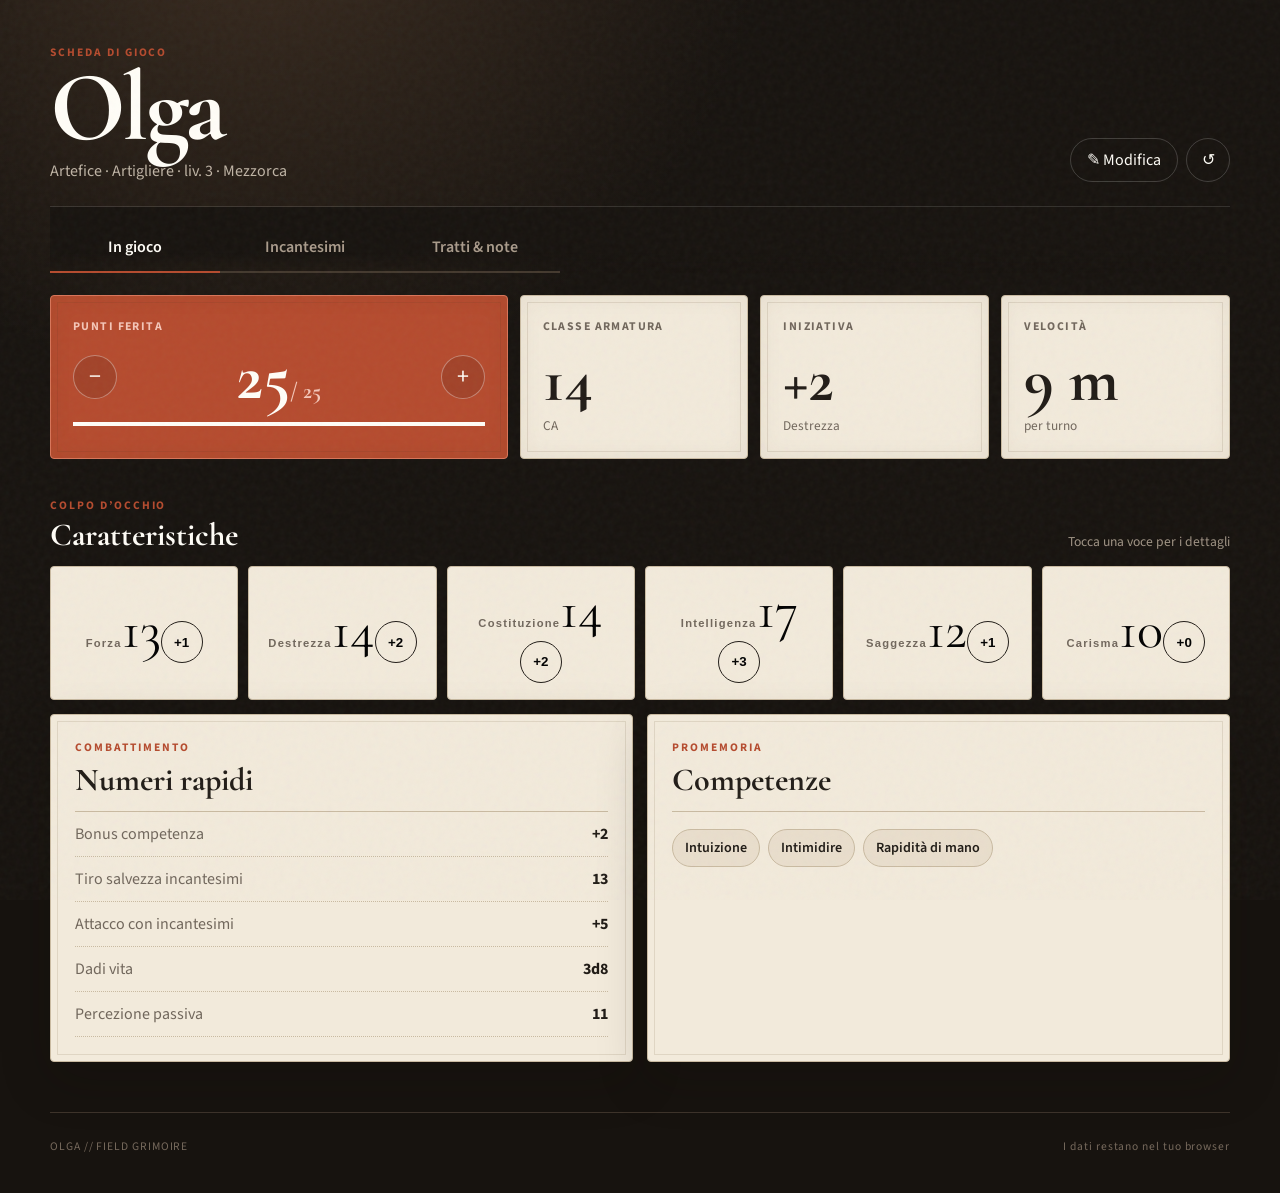
==== index.html @ cfd66574 "feat: publish interactive D&D character sheet" ====
<!doctype html>
<html lang="it">
<head>
  <meta charset="utf-8">
  <meta name="viewport" content="width=device-width,initial-scale=1,viewport-fit=cover">
  <meta name="theme-color" content="#17130f">
  <meta name="description" content="Scheda rapida di Olga per Dungeons & Dragons">
  <title>Olga — Scheda D&D</title>
  <link rel="preconnect" href="https://fonts.googleapis.com">
  <link rel="preconnect" href="https://fonts.gstatic.com" crossorigin>
  <link href="https://fonts.googleapis.com/css2?family=Cormorant+Garamond:wght@600;700&family=Source+Sans+3:wght@400;500;600;700&display=swap" rel="stylesheet">
  <link rel="stylesheet" href="styles.css">
</head>
<body>
  <div class="grain" aria-hidden="true"></div>
  <header class="topbar">
    <div>
      <p class="eyebrow">Scheda di gioco</p>
      <h1 id="character-name">Olga</h1>
      <p class="subtitle" id="character-meta">Artefice · Artigliere · Mezzorca</p>
    </div>
    <div class="header-actions">
      <button class="icon-button" id="edit-button" type="button" aria-label="Modifica scheda">✎ <span>Modifica</span></button>
      <button class="icon-button quiet" id="reset-button" type="button" aria-label="Ripristina dati iniziali">↺</button>
    </div>
  </header>

  <nav class="tabs" aria-label="Sezioni della scheda">
    <button class="tab active" data-tab="overview" type="button">In gioco</button>
    <button class="tab" data-tab="spells" type="button">Incantesimi</button>
    <button class="tab" data-tab="traits" type="button">Tratti & note</button>
  </nav>

  <main>
    <section class="panel active" id="overview" aria-labelledby="overview-heading">
      <h2 id="overview-heading" class="sr-only">Riepilogo in gioco</h2>
      <div class="vitals-grid">
        <article class="vital hp-card">
          <div class="vital-label">Punti ferita</div>
          <div class="counter-row">
            <button class="counter-button" data-counter="hp" data-delta="-1" aria-label="Riduci punti ferita">−</button>
            <strong><span id="hp-current">25</span><small>/ <span id="hp-max">25</span></small></strong>
            <button class="counter-button" data-counter="hp" data-delta="1" aria-label="Aumenta punti ferita">+</button>
          </div>
          <div class="hp-track"><span id="hp-fill"></span></div>
        </article>
        <article class="vital"><div class="vital-label">Classe Armatura</div><strong id="armor-class">14</strong><small>CA</small></article>
        <article class="vital"><div class="vital-label">Iniziativa</div><strong id="initiative">+2</strong><small>Destrezza</small></article>
        <article class="vital"><div class="vital-label">Velocità</div><strong id="speed">9 m</strong><small>per turno</small></article>
      </div>

      <div class="section-heading"><div><p class="eyebrow">Colpo d’occhio</p><h2>Caratteristiche</h2></div><span class="hint">Tocca una voce per i dettagli</span></div>
      <div class="abilities" id="abilities-list"></div>

      <div class="two-column">
        <article class="paper-card">
          <div class="card-heading"><div><p class="eyebrow">Combattimento</p><h2>Numeri rapidi</h2></div></div>
          <dl class="quick-list" id="quick-stats"></dl>
        </article>
        <article class="paper-card">
          <div class="card-heading"><div><p class="eyebrow">Promemoria</p><h2>Competenze</h2></div></div>
          <div class="tag-list" id="skills-list"></div>
        </article>
      </div>
    </section>

    <section class="panel" id="spells" aria-labelledby="spells-heading">
      <div class="spell-header">
        <div><p class="eyebrow">Grimorio rapido</p><h2 id="spells-heading">Incantesimi</h2><p class="section-copy">Tocca un incantesimo per vedere cosa fa, tiro, durata e concentrazione.</p></div>
        <div class="casting-box"><span>CD</span><strong id="spell-dc">13</strong><span>Attacco</span><strong id="spell-attack">+5</strong></div>
      </div>
      <div class="slot-board" id="slot-board"></div>
      <div class="spell-filters" id="spell-filters" aria-label="Filtri incantesimi"></div>
      <div class="spell-groups" id="spell-groups"></div>
      <p class="rules-note">Descrizioni sintetiche per il tavolo, basate sulle regole 5e. In caso di differenze fa fede il manuale usato dal tuo DM.</p>
    </section>

    <section class="panel" id="traits" aria-labelledby="traits-heading">
      <div class="section-heading"><div><p class="eyebrow">Identità e capacità</p><h2 id="traits-heading">Tratti & note</h2></div></div>
      <div class="traits-layout">
        <div class="trait-stack" id="traits-list"></div>
        <article class="paper-card session-notes"><div class="card-heading"><div><p class="eyebrow">Sessione</p><h2>Appunti veloci</h2></div></div><textarea id="session-notes" placeholder="PNG incontrati, indizi, promesse, tesori…" aria-label="Appunti della sessione"></textarea><p class="autosave">Salvataggio automatico su questo dispositivo</p></article>
      </div>
    </section>
  </main>

  <dialog id="detail-dialog">
    <button class="dialog-close" type="button" aria-label="Chiudi">×</button>
    <div id="dialog-content"></div>
  </dialog>

  <dialog id="edit-dialog">
    <button class="dialog-close" type="button" aria-label="Chiudi">×</button>
    <div class="dialog-title"><p class="eyebrow">Personalizza</p><h2>Modifica scheda</h2></div>
    <form id="edit-form">
      <div class="form-grid">
        <label>Nome<input name="name" required></label>
        <label>Classe / sottoclasse<input name="className"></label>
        <label>Razza<input name="race"></label>
        <label>Livello<input name="level" inputmode="numeric" type="number" min="1" max="20"></label>
        <label>PF attuali<input name="hpCurrent" inputmode="numeric" type="number" min="0"></label>
        <label>PF massimi<input name="hpMax" inputmode="numeric" type="number" min="1"></label>
        <label>Classe Armatura<input name="armorClass" inputmode="numeric" type="number"></label>
        <label>Velocità<input name="speed"></label>
        <label>CD incantesimi<input name="spellDc" inputmode="numeric" type="number"></label>
        <label>Bonus attacco magico<input name="spellAttack"></label>
      </div>
      <p class="form-note">Questa prima versione permette di correggere i dati principali. Gli appunti sono sempre modificabili dalla relativa sezione.</p>
      <button class="primary-button" type="submit">Salva modifiche</button>
    </form>
  </dialog>

  <footer><span>OLGA // FIELD GRIMOIRE</span><span>I dati restano nel tuo browser</span></footer>
  <script src="data.js"></script>
  <script src="app.js"></script>
</body>
</html>
---- styles.css ----
:root{--ink:#211c17;--muted:#71675c;--paper:#f2eadb;--paper-2:#e6dbc7;--line:#c9baa1;--night:#17130f;--night-2:#211b15;--ember:#b54b2e;--gold:#b8924e;--moss:#566b55;--white:#fffdf7;--radius:4px;--shadow:0 18px 50px rgba(16,12,8,.22)}*{box-sizing:border-box}html{background:var(--night);scroll-behavior:smooth}body{margin:0;min-height:100vh;color:var(--ink);background:radial-gradient(circle at 20% -10%,#3b2c20 0,transparent 32rem),var(--night);font-family:"Source Sans 3",sans-serif}.grain{position:fixed;inset:0;pointer-events:none;opacity:.17;z-index:10;background-image:url("data:image/svg+xml,%3Csvg viewBox='0 0 180 180' xmlns='http://www.w3.org/2000/svg'%3E%3Cfilter id='n'%3E%3CfeTurbulence type='fractalNoise' baseFrequency='.85' numOctaves='3' stitchTiles='stitch'/%3E%3C/filter%3E%3Crect width='100%25' height='100%25' filter='url(%23n)' opacity='.24'/%3E%3C/svg%3E")}.topbar,.tabs,main,footer{width:min(1180px,calc(100% - 32px));margin-inline:auto}.topbar{display:flex;justify-content:space-between;align-items:end;padding:44px 0 24px;color:var(--white);border-bottom:1px solid rgba(255,255,255,.12)}h1,h2,h3,p{margin-top:0}h1,h2,h3{font-family:"Cormorant Garamond",serif}h1{font-size:clamp(3rem,8vw,6.2rem);line-height:.78;letter-spacing:-.04em;margin-bottom:14px}h2{font-size:2rem;line-height:1;margin-bottom:0}h3{font-size:1.35rem;margin-bottom:4px}.eyebrow{margin-bottom:8px;font-size:.72rem;font-weight:700;letter-spacing:.17em;text-transform:uppercase;color:var(--ember)}.subtitle{margin:0;color:#bfb4a5;font-size:1rem}.header-actions{display:flex;gap:8px}.icon-button,.tab,.counter-button,.filter-button,.primary-button{font:inherit;cursor:pointer}.icon-button{min-height:44px;padding:0 16px;border:1px solid rgba(255,255,255,.18);background:transparent;color:var(--white);border-radius:999px}.icon-button.quiet{width:44px;padding:0}.tabs{position:sticky;top:0;z-index:9;display:flex;gap:0;padding-top:16px;background:linear-gradient(var(--night) 70%,transparent)}.tab{flex:0 1 170px;min-height:50px;border:0;border-bottom:2px solid #44392e;background:transparent;color:#a99b8b;font-weight:600}.tab.active{color:var(--white);border-color:var(--ember)}main{padding:22px 0 50px}.panel{display:none}.panel.active{display:block}.vitals-grid{display:grid;grid-template-columns:2fr repeat(3,1fr);gap:12px}.vital{min-height:154px;padding:22px;background:var(--paper);border:1px solid var(--line);border-radius:var(--radius);box-shadow:inset 0 0 25px rgba(74,45,18,.06);position:relative;overflow:hidden}.vital:after,.paper-card:after,.trait-card:after{content:"";position:absolute;inset:6px;border:1px solid rgba(85,57,31,.12);pointer-events:none}.vital-label{font-size:.74rem;font-weight:700;letter-spacing:.12em;text-transform:uppercase;color:var(--muted)}.vital>strong{display:block;font-family:"Cormorant Garamond",serif;font-size:4rem;line-height:1;margin:13px 0 2px}.vital>small{color:var(--muted)}.hp-card{background:var(--ember);color:var(--white);border-color:#d87559}.hp-card .vital-label,.hp-card small{color:#f4c6b8}.counter-row{display:grid;grid-template-columns:44px 1fr 44px;align-items:center;text-align:center;margin-top:8px}.counter-row strong{font-family:"Cormorant Garamond",serif;font-size:4.2rem;line-height:1}.counter-row small{font-size:1.4rem}.counter-button{width:44px;height:44px;border:1px solid rgba(255,255,255,.35);border-radius:50%;background:rgba(0,0,0,.1);color:var(--white);font-size:1.5rem}.hp-track{height:4px;margin-top:11px;background:rgba(0,0,0,.2)}.hp-track span{display:block;height:100%;background:var(--white);transition:width .25s ease}.section-heading,.spell-header{display:flex;align-items:end;justify-content:space-between;margin:38px 0 15px;color:var(--white)}.section-heading .eyebrow,.spell-header .eyebrow{margin-bottom:5px}.hint,.section-copy{color:#9f9384;font-size:.85rem}.abilities{display:grid;grid-template-columns:repeat(6,1fr);gap:10px}.ability{position:relative;min-height:126px;padding:16px;background:var(--paper);border:1px solid var(--line);border-radius:var(--radius);text-align:center;cursor:pointer}.ability:hover{transform:translateY(-2px);border-color:var(--gold)}.ability-name{font-size:.7rem;font-weight:700;letter-spacing:.11em;color:var(--muted)}.ability-score{font-family:"Cormorant Garamond",serif;font-size:3.4rem;line-height:1}.ability-mod{display:inline-grid;place-items:center;width:42px;height:42px;margin-top:3px;border:1px solid var(--ink);border-radius:50%;font-weight:700}.two-column,.traits-layout{display:grid;grid-template-columns:1fr 1fr;gap:14px;margin-top:14px}.paper-card,.trait-card{position:relative;padding:24px;background:var(--paper);border:1px solid var(--line);border-radius:var(--radius);box-shadow:var(--shadow)}.card-heading{padding-bottom:15px;border-bottom:1px solid var(--line)}.quick-list{margin:0}.quick-list div{display:flex;justify-content:space-between;gap:20px;padding:11px 0;border-bottom:1px dotted var(--line)}.quick-list dt{color:var(--muted)}.quick-list dd{margin:0;font-weight:700}.tag-list{display:flex;flex-wrap:wrap;gap:8px;padding-top:17px}.tag{padding:8px 12px;border:1px solid var(--line);background:#e9decc;border-radius:999px;font-size:.88rem;font-weight:600}.spell-header{align-items:center}.spell-header h2{font-size:3.4rem}.section-copy{margin:9px 0 0;max-width:540px}.casting-box{display:grid;grid-template-columns:auto auto;gap:3px 12px;align-items:baseline;padding:13px 18px;border:1px solid #59493b;color:#baa995}.casting-box strong{font-family:"Cormorant Garamond",serif;font-size:2rem;color:var(--white)}.slot-board{display:grid;grid-template-columns:repeat(2,minmax(0,260px));gap:10px;margin-bottom:18px}.slot-level{padding:14px 16px;background:#282119;border:1px solid #44382d;color:var(--white)}.slot-top{display:flex;justify-content:space-between;margin-bottom:10px}.slot-top span{color:#a99a89;font-size:.8rem}.slot-pips{display:flex;gap:8px}.slot-pip{width:32px;height:32px;border:1px solid #7b6955;border-radius:50%;background:transparent;cursor:pointer}.slot-pip.used{background:var(--ember);border-color:var(--ember);box-shadow:inset 0 0 0 5px #282119}.spell-filters{display:flex;gap:8px;overflow:auto;padding:4px 0 14px}.filter-button{white-space:nowrap;min-height:40px;padding:0 14px;border:1px solid #4f4337;border-radius:999px;background:transparent;color:#b7aa9a}.filter-button.active{background:var(--paper);border-color:var(--paper);color:var(--ink)}.spell-groups{display:grid;gap:20px}.spell-level-title{display:flex;align-items:center;gap:12px;color:var(--white);margin:12px 0}.spell-level-title span{font-size:.75rem;text-transform:uppercase;letter-spacing:.13em;color:#938575}.spell-grid{display:grid;grid-template-columns:repeat(3,1fr);gap:10px}.spell-card{min-height:154px;padding:18px;text-align:left;border:1px solid var(--line);background:var(--paper);color:var(--ink);cursor:pointer;position:relative}.spell-card:hover{border-color:var(--gold);background:#f7f0e4}.spell-meta{display:flex;gap:7px;flex-wrap:wrap;margin-top:14px}.spell-badge{font-size:.7rem;padding:4px 7px;border:1px solid var(--line);border-radius:999px;color:var(--muted)}.uncertain{color:#8a4d22}.rules-note{color:#817364;font-size:.78rem;margin:18px 0}.traits-layout{grid-template-columns:1.15fr .85fr}.trait-stack{display:grid;gap:10px}.trait-card{box-shadow:none}.trait-card p{margin-bottom:0;color:#5e5449}.session-notes textarea{display:block;width:100%;min-height:350px;padding:18px 0;border:0;resize:vertical;background:transparent;color:var(--ink);font:1rem/1.6 "Source Sans 3",sans-serif;outline:none}.autosave{margin:0;color:var(--muted);font-size:.78rem}dialog{width:min(650px,calc(100% - 24px));max-height:88vh;overflow:auto;padding:32px;border:1px solid #6d5a45;border-radius:var(--radius);background:var(--paper);color:var(--ink);box-shadow:0 30px 90px rgba(0,0,0,.6)}dialog::backdrop{background:rgba(11,8,6,.82);backdrop-filter:blur(3px)}.dialog-close{position:absolute;right:12px;top:10px;width:44px;height:44px;border:0;background:transparent;font-size:2rem;cursor:pointer}.detail-meta{display:flex;gap:8px;flex-wrap:wrap;margin:12px 0 20px}.detail-summary{font-size:1.1rem;line-height:1.55}.detail-grid{display:grid;grid-template-columns:1fr 1fr;gap:8px;margin-top:22px}.detail-grid div{padding:10px;border-top:1px solid var(--line)}.detail-grid span{display:block;font-size:.72rem;text-transform:uppercase;color:var(--muted)}.dialog-title h2{font-size:2.5rem}.form-grid{display:grid;grid-template-columns:1fr 1fr;gap:12px}.form-grid label{font-size:.76rem;font-weight:700;text-transform:uppercase;letter-spacing:.06em;color:var(--muted)}.form-grid input{display:block;width:100%;margin-top:5px;padding:12px;border:1px solid var(--line);background:#fffaf0;font:1rem "Source Sans 3",sans-serif}.form-note{font-size:.82rem;color:var(--muted)}.primary-button{min-height:48px;padding:0 22px;border:0;background:var(--ember);color:white;font-weight:700}footer{display:flex;justify-content:space-between;padding:25px 0 38px;border-top:1px solid #3e342b;color:#76695c;font-size:.72rem;letter-spacing:.08em}.sr-only{position:absolute;width:1px;height:1px;padding:0;margin:-1px;overflow:hidden;clip:rect(0,0,0,0);white-space:nowrap;border:0}:focus-visible{outline:3px solid var(--gold);outline-offset:2px}@media(max-width:800px){.topbar{padding-top:30px}.icon-button span{display:none}.tabs{width:100%;padding-inline:16px}.tab{flex:1}.vitals-grid{grid-template-columns:1fr 1fr}.hp-card{grid-column:1/-1}.abilities{grid-template-columns:repeat(3,1fr)}.two-column,.traits-layout{grid-template-columns:1fr}.spell-grid{grid-template-columns:1fr 1fr}.spell-header{align-items:end}.section-heading .hint{display:none}}@media(max-width:520px){.topbar,main,footer{width:min(100% - 20px,1180px)}h1{font-size:4rem}.vital{min-height:128px;padding:16px}.vital>strong{font-size:3rem}.abilities{gap:6px}.ability{min-height:110px;padding:12px 6px}.ability-score{font-size:2.8rem}.spell-header{display:block}.casting-box{margin-top:16px;width:max-content}.slot-board,.spell-grid{grid-template-columns:1fr}.form-grid{grid-template-columns:1fr}.paper-card,.trait-card{padding:20px}.counter-row strong{font-size:3.6rem}footer{display:block}footer span{display:block;margin-top:6px}}@media(prefers-reduced-motion:reduce){*{scroll-behavior:auto!important;transition:none!important}}
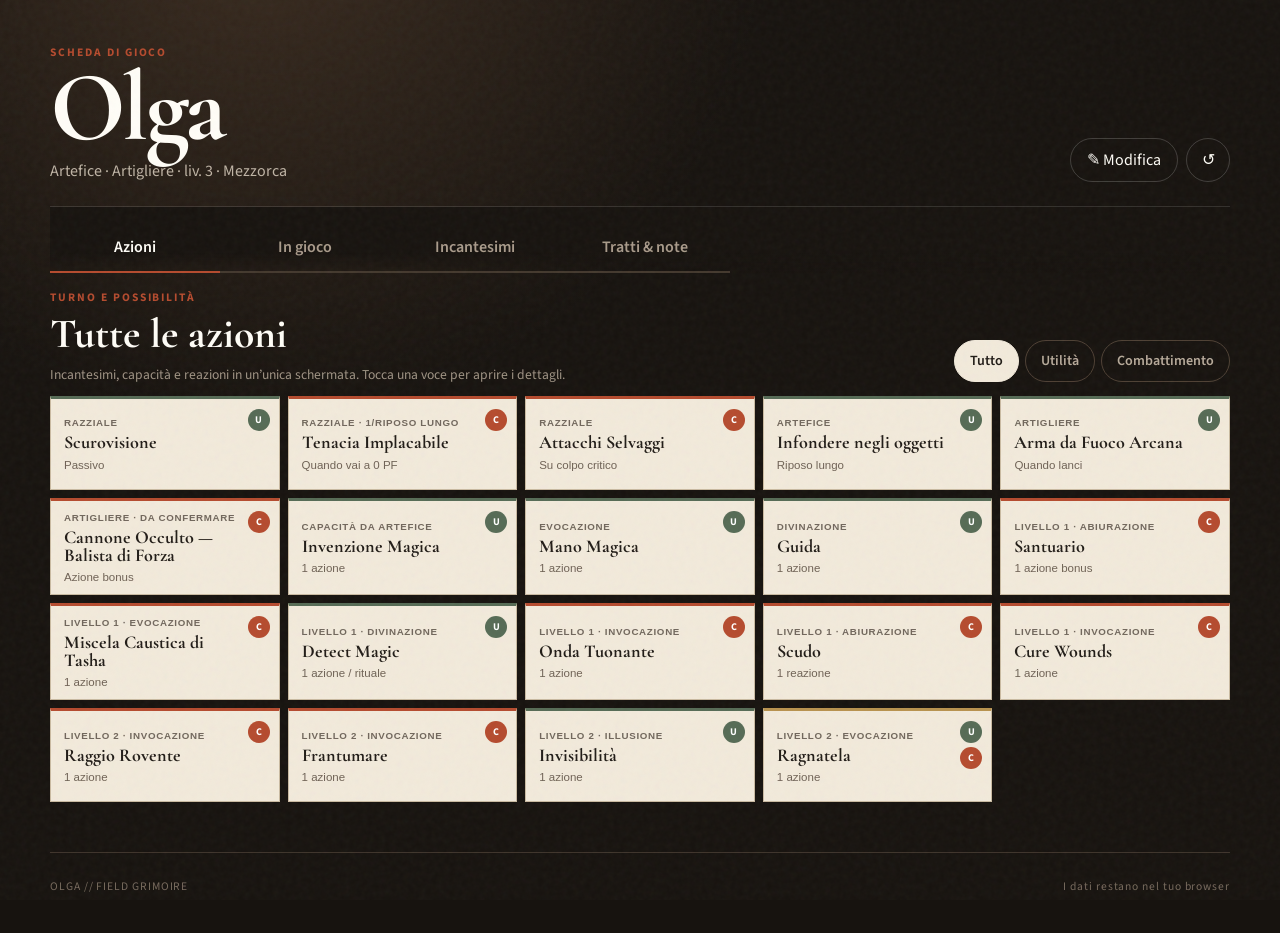
==== commit 5d5b8dd0: "feat: add unified action dashboard" ====
--- a/index.html
+++ b/index.html
@@ -26,13 +26,26 @@
   </header>
 
   <nav class="tabs" aria-label="Sezioni della scheda">
-    <button class="tab active" data-tab="overview" type="button">In gioco</button>
+    <button class="tab active" data-tab="actions" type="button">Azioni</button>
+    <button class="tab" data-tab="overview" type="button">In gioco</button>
     <button class="tab" data-tab="spells" type="button">Incantesimi</button>
     <button class="tab" data-tab="traits" type="button">Tratti & note</button>
   </nav>
 
   <main>
-    <section class="panel active" id="overview" aria-labelledby="overview-heading">
+    <section class="panel active" id="actions" aria-labelledby="actions-heading">
+      <div class="actions-head">
+        <div><p class="eyebrow">Turno e possibilità</p><h2 id="actions-heading">Tutte le azioni</h2><p class="section-copy">Incantesimi, capacità e reazioni in un’unica schermata. Tocca una voce per aprire i dettagli.</p></div>
+        <div class="action-filters" id="action-filters" aria-label="Filtra le azioni">
+          <button class="action-filter active" data-action-filter="all" type="button">Tutto</button>
+          <button class="action-filter" data-action-filter="utility" type="button">Utilità</button>
+          <button class="action-filter" data-action-filter="combat" type="button">Combattimento</button>
+        </div>
+      </div>
+      <div class="action-board" id="action-board"></div>
+    </section>
+
+    <section class="panel" id="overview" aria-labelledby="overview-heading">
       <h2 id="overview-heading" class="sr-only">Riepilogo in gioco</h2>
       <div class="vitals-grid">
         <article class="vital hp-card">
@@ -66,7 +79,7 @@
 
     <section class="panel" id="spells" aria-labelledby="spells-heading">
       <div class="spell-header">
-        <div><p class="eyebrow">Grimorio rapido</p><h2 id="spells-heading">Incantesimi</h2><p class="section-copy">Tocca un incantesimo per vedere cosa fa, tiro, durata e concentrazione.</p></div>
+        <div><p class="eyebrow">Grimorio rapido</p><h2 id="spells-heading">Incantesimi</h2><p class="section-copy">Tocca un incantesimo per vedere cosa fa, tiro, durata e concentrazione.</p><a class="compendium-link" href="https://dungeonedraghi.it/compendio/incantesimi/" target="_blank" rel="noopener noreferrer">Apri il compendio completo ↗</a></div>
         <div class="casting-box"><span>CD</span><strong id="spell-dc">13</strong><span>Attacco</span><strong id="spell-attack">+5</strong></div>
       </div>
       <div class="slot-board" id="slot-board"></div>
--- a/styles.css
+++ b/styles.css
@@ -1 +1 @@
-:root{--ink:#211c17;--muted:#71675c;--paper:#f2eadb;--paper-2:#e6dbc7;--line:#c9baa1;--night:#17130f;--night-2:#211b15;--ember:#b54b2e;--gold:#b8924e;--moss:#566b55;--white:#fffdf7;--radius:4px;--shadow:0 18px 50px rgba(16,12,8,.22)}*{box-sizing:border-box}html{background:var(--night);scroll-behavior:smooth}body{margin:0;min-height:100vh;color:var(--ink);background:radial-gradient(circle at 20% -10%,#3b2c20 0,transparent 32rem),var(--night);font-family:"Source Sans 3",sans-serif}.grain{position:fixed;inset:0;pointer-events:none;opacity:.17;z-index:10;background-image:url("data:image/svg+xml,%3Csvg viewBox='0 0 180 180' xmlns='http://www.w3.org/2000/svg'%3E%3Cfilter id='n'%3E%3CfeTurbulence type='fractalNoise' baseFrequency='.85' numOctaves='3' stitchTiles='stitch'/%3E%3C/filter%3E%3Crect width='100%25' height='100%25' filter='url(%23n)' opacity='.24'/%3E%3C/svg%3E")}.topbar,.tabs,main,footer{width:min(1180px,calc(100% - 32px));margin-inline:auto}.topbar{display:flex;justify-content:space-between;align-items:end;padding:44px 0 24px;color:var(--white);border-bottom:1px solid rgba(255,255,255,.12)}h1,h2,h3,p{margin-top:0}h1,h2,h3{font-family:"Cormorant Garamond",serif}h1{font-size:clamp(3rem,8vw,6.2rem);line-height:.78;letter-spacing:-.04em;margin-bottom:14px}h2{font-size:2rem;line-height:1;margin-bottom:0}h3{font-size:1.35rem;margin-bottom:4px}.eyebrow{margin-bottom:8px;font-size:.72rem;font-weight:700;letter-spacing:.17em;text-transform:uppercase;color:var(--ember)}.subtitle{margin:0;color:#bfb4a5;font-size:1rem}.header-actions{display:flex;gap:8px}.icon-button,.tab,.counter-button,.filter-button,.primary-button{font:inherit;cursor:pointer}.icon-button{min-height:44px;padding:0 16px;border:1px solid rgba(255,255,255,.18);background:transparent;color:var(--white);border-radius:999px}.icon-button.quiet{width:44px;padding:0}.tabs{position:sticky;top:0;z-index:9;display:flex;gap:0;padding-top:16px;background:linear-gradient(var(--night) 70%,transparent)}.tab{flex:0 1 170px;min-height:50px;border:0;border-bottom:2px solid #44392e;background:transparent;color:#a99b8b;font-weight:600}.tab.active{color:var(--white);border-color:var(--ember)}main{padding:22px 0 50px}.panel{display:none}.panel.active{display:block}.vitals-grid{display:grid;grid-template-columns:2fr repeat(3,1fr);gap:12px}.vital{min-height:154px;padding:22px;background:var(--paper);border:1px solid var(--line);border-radius:var(--radius);box-shadow:inset 0 0 25px rgba(74,45,18,.06);position:relative;overflow:hidden}.vital:after,.paper-card:after,.trait-card:after{content:"";position:absolute;inset:6px;border:1px solid rgba(85,57,31,.12);pointer-events:none}.vital-label{font-size:.74rem;font-weight:700;letter-spacing:.12em;text-transform:uppercase;color:var(--muted)}.vital>strong{display:block;font-family:"Cormorant Garamond",serif;font-size:4rem;line-height:1;margin:13px 0 2px}.vital>small{color:var(--muted)}.hp-card{background:var(--ember);color:var(--white);border-color:#d87559}.hp-card .vital-label,.hp-card small{color:#f4c6b8}.counter-row{display:grid;grid-template-columns:44px 1fr 44px;align-items:center;text-align:center;margin-top:8px}.counter-row strong{font-family:"Cormorant Garamond",serif;font-size:4.2rem;line-height:1}.counter-row small{font-size:1.4rem}.counter-button{width:44px;height:44px;border:1px solid rgba(255,255,255,.35);border-radius:50%;background:rgba(0,0,0,.1);color:var(--white);font-size:1.5rem}.hp-track{height:4px;margin-top:11px;background:rgba(0,0,0,.2)}.hp-track span{display:block;height:100%;background:var(--white);transition:width .25s ease}.section-heading,.spell-header{display:flex;align-items:end;justify-content:space-between;margin:38px 0 15px;color:var(--white)}.section-heading .eyebrow,.spell-header .eyebrow{margin-bottom:5px}.hint,.section-copy{color:#9f9384;font-size:.85rem}.abilities{display:grid;grid-template-columns:repeat(6,1fr);gap:10px}.ability{position:relative;min-height:126px;padding:16px;background:var(--paper);border:1px solid var(--line);border-radius:var(--radius);text-align:center;cursor:pointer}.ability:hover{transform:translateY(-2px);border-color:var(--gold)}.ability-name{font-size:.7rem;font-weight:700;letter-spacing:.11em;color:var(--muted)}.ability-score{font-family:"Cormorant Garamond",serif;font-size:3.4rem;line-height:1}.ability-mod{display:inline-grid;place-items:center;width:42px;height:42px;margin-top:3px;border:1px solid var(--ink);border-radius:50%;font-weight:700}.two-column,.traits-layout{display:grid;grid-template-columns:1fr 1fr;gap:14px;margin-top:14px}.paper-card,.trait-card{position:relative;padding:24px;background:var(--paper);border:1px solid var(--line);border-radius:var(--radius);box-shadow:var(--shadow)}.card-heading{padding-bottom:15px;border-bottom:1px solid var(--line)}.quick-list{margin:0}.quick-list div{display:flex;justify-content:space-between;gap:20px;padding:11px 0;border-bottom:1px dotted var(--line)}.quick-list dt{color:var(--muted)}.quick-list dd{margin:0;font-weight:700}.tag-list{display:flex;flex-wrap:wrap;gap:8px;padding-top:17px}.tag{padding:8px 12px;border:1px solid var(--line);background:#e9decc;border-radius:999px;font-size:.88rem;font-weight:600}.spell-header{align-items:center}.spell-header h2{font-size:3.4rem}.section-copy{margin:9px 0 0;max-width:540px}.casting-box{display:grid;grid-template-columns:auto auto;gap:3px 12px;align-items:baseline;padding:13px 18px;border:1px solid #59493b;color:#baa995}.casting-box strong{font-family:"Cormorant Garamond",serif;font-size:2rem;color:var(--white)}.slot-board{display:grid;grid-template-columns:repeat(2,minmax(0,260px));gap:10px;margin-bottom:18px}.slot-level{padding:14px 16px;background:#282119;border:1px solid #44382d;color:var(--white)}.slot-top{display:flex;justify-content:space-between;margin-bottom:10px}.slot-top span{color:#a99a89;font-size:.8rem}.slot-pips{display:flex;gap:8px}.slot-pip{width:32px;height:32px;border:1px solid #7b6955;border-radius:50%;background:transparent;cursor:pointer}.slot-pip.used{background:var(--ember);border-color:var(--ember);box-shadow:inset 0 0 0 5px #282119}.spell-filters{display:flex;gap:8px;overflow:auto;padding:4px 0 14px}.filter-button{white-space:nowrap;min-height:40px;padding:0 14px;border:1px solid #4f4337;border-radius:999px;background:transparent;color:#b7aa9a}.filter-button.active{background:var(--paper);border-color:var(--paper);color:var(--ink)}.spell-groups{display:grid;gap:20px}.spell-level-title{display:flex;align-items:center;gap:12px;color:var(--white);margin:12px 0}.spell-level-title span{font-size:.75rem;text-transform:uppercase;letter-spacing:.13em;color:#938575}.spell-grid{display:grid;grid-template-columns:repeat(3,1fr);gap:10px}.spell-card{min-height:154px;padding:18px;text-align:left;border:1px solid var(--line);background:var(--paper);color:var(--ink);cursor:pointer;position:relative}.spell-card:hover{border-color:var(--gold);background:#f7f0e4}.spell-meta{display:flex;gap:7px;flex-wrap:wrap;margin-top:14px}.spell-badge{font-size:.7rem;padding:4px 7px;border:1px solid var(--line);border-radius:999px;color:var(--muted)}.uncertain{color:#8a4d22}.rules-note{color:#817364;font-size:.78rem;margin:18px 0}.traits-layout{grid-template-columns:1.15fr .85fr}.trait-stack{display:grid;gap:10px}.trait-card{box-shadow:none}.trait-card p{margin-bottom:0;color:#5e5449}.session-notes textarea{display:block;width:100%;min-height:350px;padding:18px 0;border:0;resize:vertical;background:transparent;color:var(--ink);font:1rem/1.6 "Source Sans 3",sans-serif;outline:none}.autosave{margin:0;color:var(--muted);font-size:.78rem}dialog{width:min(650px,calc(100% - 24px));max-height:88vh;overflow:auto;padding:32px;border:1px solid #6d5a45;border-radius:var(--radius);background:var(--paper);color:var(--ink);box-shadow:0 30px 90px rgba(0,0,0,.6)}dialog::backdrop{background:rgba(11,8,6,.82);backdrop-filter:blur(3px)}.dialog-close{position:absolute;right:12px;top:10px;width:44px;height:44px;border:0;background:transparent;font-size:2rem;cursor:pointer}.detail-meta{display:flex;gap:8px;flex-wrap:wrap;margin:12px 0 20px}.detail-summary{font-size:1.1rem;line-height:1.55}.detail-grid{display:grid;grid-template-columns:1fr 1fr;gap:8px;margin-top:22px}.detail-grid div{padding:10px;border-top:1px solid var(--line)}.detail-grid span{display:block;font-size:.72rem;text-transform:uppercase;color:var(--muted)}.dialog-title h2{font-size:2.5rem}.form-grid{display:grid;grid-template-columns:1fr 1fr;gap:12px}.form-grid label{font-size:.76rem;font-weight:700;text-transform:uppercase;letter-spacing:.06em;color:var(--muted)}.form-grid input{display:block;width:100%;margin-top:5px;padding:12px;border:1px solid var(--line);background:#fffaf0;font:1rem "Source Sans 3",sans-serif}.form-note{font-size:.82rem;color:var(--muted)}.primary-button{min-height:48px;padding:0 22px;border:0;background:var(--ember);color:white;font-weight:700}footer{display:flex;justify-content:space-between;padding:25px 0 38px;border-top:1px solid #3e342b;color:#76695c;font-size:.72rem;letter-spacing:.08em}.sr-only{position:absolute;width:1px;height:1px;padding:0;margin:-1px;overflow:hidden;clip:rect(0,0,0,0);white-space:nowrap;border:0}:focus-visible{outline:3px solid var(--gold);outline-offset:2px}@media(max-width:800px){.topbar{padding-top:30px}.icon-button span{display:none}.tabs{width:100%;padding-inline:16px}.tab{flex:1}.vitals-grid{grid-template-columns:1fr 1fr}.hp-card{grid-column:1/-1}.abilities{grid-template-columns:repeat(3,1fr)}.two-column,.traits-layout{grid-template-columns:1fr}.spell-grid{grid-template-columns:1fr 1fr}.spell-header{align-items:end}.section-heading .hint{display:none}}@media(max-width:520px){.topbar,main,footer{width:min(100% - 20px,1180px)}h1{font-size:4rem}.vital{min-height:128px;padding:16px}.vital>strong{font-size:3rem}.abilities{gap:6px}.ability{min-height:110px;padding:12px 6px}.ability-score{font-size:2.8rem}.spell-header{display:block}.casting-box{margin-top:16px;width:max-content}.slot-board,.spell-grid{grid-template-columns:1fr}.form-grid{grid-template-columns:1fr}.paper-card,.trait-card{padding:20px}.counter-row strong{font-size:3.6rem}footer{display:block}footer span{display:block;margin-top:6px}}@media(prefers-reduced-motion:reduce){*{scroll-behavior:auto!important;transition:none!important}}
+:root{--ink:#211c17;--muted:#71675c;--paper:#f2eadb;--paper-2:#e6dbc7;--line:#c9baa1;--night:#17130f;--night-2:#211b15;--ember:#b54b2e;--gold:#b8924e;--moss:#566b55;--white:#fffdf7;--radius:4px;--shadow:0 18px 50px rgba(16,12,8,.22)}*{box-sizing:border-box}html{background:var(--night);scroll-behavior:smooth}body{margin:0;min-height:100vh;color:var(--ink);background:radial-gradient(circle at 20% -10%,#3b2c20 0,transparent 32rem),var(--night);font-family:"Source Sans 3",sans-serif}.grain{position:fixed;inset:0;pointer-events:none;opacity:.17;z-index:10;background-image:url("data:image/svg+xml,%3Csvg viewBox='0 0 180 180' xmlns='http://www.w3.org/2000/svg'%3E%3Cfilter id='n'%3E%3CfeTurbulence type='fractalNoise' baseFrequency='.85' numOctaves='3' stitchTiles='stitch'/%3E%3C/filter%3E%3Crect width='100%25' height='100%25' filter='url(%23n)' opacity='.24'/%3E%3C/svg%3E")}.topbar,.tabs,main,footer{width:min(1180px,calc(100% - 32px));margin-inline:auto}.topbar{display:flex;justify-content:space-between;align-items:end;padding:44px 0 24px;color:var(--white);border-bottom:1px solid rgba(255,255,255,.12)}h1,h2,h3,p{margin-top:0}h1,h2,h3{font-family:"Cormorant Garamond",serif}h1{font-size:clamp(3rem,8vw,6.2rem);line-height:.78;letter-spacing:-.04em;margin-bottom:14px}h2{font-size:2rem;line-height:1;margin-bottom:0}h3{font-size:1.35rem;margin-bottom:4px}.eyebrow{margin-bottom:8px;font-size:.72rem;font-weight:700;letter-spacing:.17em;text-transform:uppercase;color:var(--ember)}.subtitle{margin:0;color:#bfb4a5;font-size:1rem}.header-actions{display:flex;gap:8px}.icon-button,.tab,.counter-button,.filter-button,.primary-button{font:inherit;cursor:pointer}.icon-button{min-height:44px;padding:0 16px;border:1px solid rgba(255,255,255,.18);background:transparent;color:var(--white);border-radius:999px}.icon-button.quiet{width:44px;padding:0}.tabs{position:sticky;top:0;z-index:9;display:flex;gap:0;padding-top:16px;background:linear-gradient(var(--night) 70%,transparent)}.tab{flex:0 1 170px;min-height:50px;border:0;border-bottom:2px solid #44392e;background:transparent;color:#a99b8b;font-weight:600}.tab.active{color:var(--white);border-color:var(--ember)}main{padding:14px 0 50px}.panel{display:none}.panel.active{display:block}.actions-head{display:flex;align-items:end;justify-content:space-between;gap:20px;margin:2px 0 12px;color:var(--white)}.actions-head h2{font-size:2.6rem}.actions-head .section-copy{margin-bottom:0}.action-filters{display:flex;gap:6px;padding-bottom:2px}.action-filter{min-height:42px;padding:0 15px;border:1px solid #4e4034;border-radius:999px;background:transparent;color:#b7aa9a;font:600 .88rem "Source Sans 3",sans-serif;cursor:pointer}.action-filter.active{background:var(--paper);border-color:var(--paper);color:var(--ink)}.action-board{display:grid;grid-template-columns:repeat(5,minmax(0,1fr));gap:8px}.action-item{position:relative;min-height:94px;padding:11px 42px 11px 13px;border:1px solid var(--line);border-top:3px solid var(--moss);background:var(--paper);color:var(--ink);text-align:left;cursor:pointer;overflow:hidden}.action-item.combat{border-top-color:var(--ember)}.action-item.both{border-top-color:var(--gold)}.action-item:hover{background:#fff8ec;transform:translateY(-1px)}.action-item h3{margin:5px 0 7px;font-size:1.13rem;line-height:1}.action-kicker{display:block;white-space:nowrap;overflow:hidden;text-overflow:ellipsis;color:var(--muted);font-size:.61rem;font-weight:700;letter-spacing:.07em;text-transform:uppercase}.action-timing{display:block;color:#6f6255;font-size:.72rem}.action-marks{position:absolute;right:9px;top:10px;display:grid;gap:4px}.mark{display:grid;place-items:center;width:22px;height:22px;border-radius:50%;color:#fff;font:normal 700 .64rem "Source Sans 3",sans-serif}.utility-mark{background:var(--moss)}.combat-mark{background:var(--ember)}.vitals-grid{display:grid;grid-template-columns:2fr repeat(3,1fr);gap:12px}.vital{min-height:154px;padding:22px;background:var(--paper);border:1px solid var(--line);border-radius:var(--radius);box-shadow:inset 0 0 25px rgba(74,45,18,.06);position:relative;overflow:hidden}.vital:after,.paper-card:after,.trait-card:after{content:"";position:absolute;inset:6px;border:1px solid rgba(85,57,31,.12);pointer-events:none}.vital-label{font-size:.74rem;font-weight:700;letter-spacing:.12em;text-transform:uppercase;color:var(--muted)}.vital>strong{display:block;font-family:"Cormorant Garamond",serif;font-size:4rem;line-height:1;margin:13px 0 2px}.vital>small{color:var(--muted)}.hp-card{background:var(--ember);color:var(--white);border-color:#d87559}.hp-card .vital-label,.hp-card small{color:#f4c6b8}.counter-row{display:grid;grid-template-columns:44px 1fr 44px;align-items:center;text-align:center;margin-top:8px}.counter-row strong{font-family:"Cormorant Garamond",serif;font-size:4.2rem;line-height:1}.counter-row small{font-size:1.4rem}.counter-button{width:44px;height:44px;border:1px solid rgba(255,255,255,.35);border-radius:50%;background:rgba(0,0,0,.1);color:var(--white);font-size:1.5rem}.hp-track{height:4px;margin-top:11px;background:rgba(0,0,0,.2)}.hp-track span{display:block;height:100%;background:var(--white);transition:width .25s ease}.section-heading,.spell-header{display:flex;align-items:end;justify-content:space-between;margin:38px 0 15px;color:var(--white)}.section-heading .eyebrow,.spell-header .eyebrow{margin-bottom:5px}.hint,.section-copy{color:#9f9384;font-size:.85rem}.abilities{display:grid;grid-template-columns:repeat(6,1fr);gap:10px}.ability{position:relative;min-height:126px;padding:16px;background:var(--paper);border:1px solid var(--line);border-radius:var(--radius);text-align:center;cursor:pointer}.ability:hover{transform:translateY(-2px);border-color:var(--gold)}.ability-name{font-size:.7rem;font-weight:700;letter-spacing:.11em;color:var(--muted)}.ability-score{font-family:"Cormorant Garamond",serif;font-size:3.4rem;line-height:1}.ability-mod{display:inline-grid;place-items:center;width:42px;height:42px;margin-top:3px;border:1px solid var(--ink);border-radius:50%;font-weight:700}.two-column,.traits-layout{display:grid;grid-template-columns:1fr 1fr;gap:14px;margin-top:14px}.paper-card,.trait-card{position:relative;padding:24px;background:var(--paper);border:1px solid var(--line);border-radius:var(--radius);box-shadow:var(--shadow)}.card-heading{padding-bottom:15px;border-bottom:1px solid var(--line)}.quick-list{margin:0}.quick-list div{display:flex;justify-content:space-between;gap:20px;padding:11px 0;border-bottom:1px dotted var(--line)}.quick-list dt{color:var(--muted)}.quick-list dd{margin:0;font-weight:700}.tag-list{display:flex;flex-wrap:wrap;gap:8px;padding-top:17px}.tag{padding:8px 12px;border:1px solid var(--line);background:#e9decc;border-radius:999px;font-size:.88rem;font-weight:600}.spell-header{align-items:center}.spell-header h2{font-size:3.4rem}.section-copy{margin:9px 0 0;max-width:540px}.compendium-link{display:inline-block;margin-top:13px;color:#d6b06a;font-size:.88rem;font-weight:700;text-decoration:none;border-bottom:1px solid rgba(214,176,106,.45)}.compendium-link:hover{color:#f1cf8f;border-color:currentColor}.casting-box{display:grid;grid-template-columns:auto auto;gap:3px 12px;align-items:baseline;padding:13px 18px;border:1px solid #59493b;color:#baa995}.casting-box strong{font-family:"Cormorant Garamond",serif;font-size:2rem;color:var(--white)}.slot-board{display:grid;grid-template-columns:repeat(2,minmax(0,260px));gap:10px;margin-bottom:18px}.slot-level{padding:14px 16px;background:#282119;border:1px solid #44382d;color:var(--white)}.slot-top{display:flex;justify-content:space-between;margin-bottom:10px}.slot-top span{color:#a99a89;font-size:.8rem}.slot-pips{display:flex;gap:8px}.slot-pip{width:32px;height:32px;border:1px solid #7b6955;border-radius:50%;background:transparent;cursor:pointer}.slot-pip.used{background:var(--ember);border-color:var(--ember);box-shadow:inset 0 0 0 5px #282119}.spell-filters{display:flex;gap:8px;overflow:auto;padding:4px 0 14px}.filter-button{white-space:nowrap;min-height:40px;padding:0 14px;border:1px solid #4f4337;border-radius:999px;background:transparent;color:#b7aa9a}.filter-button.active{background:var(--paper);border-color:var(--paper);color:var(--ink)}.spell-groups{display:grid;gap:20px}.spell-level-title{display:flex;align-items:center;gap:12px;color:var(--white);margin:12px 0}.spell-level-title span{font-size:.75rem;text-transform:uppercase;letter-spacing:.13em;color:#938575}.spell-grid{display:grid;grid-template-columns:repeat(3,1fr);gap:10px}.spell-card{min-height:154px;padding:18px;text-align:left;border:1px solid var(--line);background:var(--paper);color:var(--ink);cursor:pointer;position:relative}.spell-card:hover{border-color:var(--gold);background:#f7f0e4}.spell-meta{display:flex;gap:7px;flex-wrap:wrap;margin-top:14px}.spell-badge{font-size:.7rem;padding:4px 7px;border:1px solid var(--line);border-radius:999px;color:var(--muted)}.uncertain{color:#8a4d22}.rules-note{color:#817364;font-size:.78rem;margin:18px 0}.traits-layout{grid-template-columns:1.15fr .85fr}.trait-stack{display:grid;gap:10px}.trait-card{box-shadow:none}.trait-card p{margin-bottom:0;color:#5e5449}.session-notes textarea{display:block;width:100%;min-height:350px;padding:18px 0;border:0;resize:vertical;background:transparent;color:var(--ink);font:1rem/1.6 "Source Sans 3",sans-serif;outline:none}.autosave{margin:0;color:var(--muted);font-size:.78rem}dialog{width:min(650px,calc(100% - 24px));max-height:88vh;overflow:auto;padding:32px;border:1px solid #6d5a45;border-radius:var(--radius);background:var(--paper);color:var(--ink);box-shadow:0 30px 90px rgba(0,0,0,.6)}dialog::backdrop{background:rgba(11,8,6,.82);backdrop-filter:blur(3px)}.dialog-close{position:absolute;right:12px;top:10px;width:44px;height:44px;border:0;background:transparent;font-size:2rem;cursor:pointer}.detail-meta{display:flex;gap:8px;flex-wrap:wrap;margin:12px 0 20px}.detail-summary{font-size:1.1rem;line-height:1.55}.detail-grid{display:grid;grid-template-columns:1fr 1fr;gap:8px;margin-top:22px}.detail-grid div{padding:10px;border-top:1px solid var(--line)}.detail-grid span{display:block;font-size:.72rem;text-transform:uppercase;color:var(--muted)}.external-link{display:flex;align-items:center;justify-content:center;min-height:48px;margin-top:24px;padding:10px 16px;background:var(--night);color:var(--white);font-weight:700;text-decoration:none;border:1px solid var(--night)}.external-link:hover{background:var(--ember);border-color:var(--ember)}.dialog-title h2{font-size:2.5rem}.form-grid{display:grid;grid-template-columns:1fr 1fr;gap:12px}.form-grid label{font-size:.76rem;font-weight:700;text-transform:uppercase;letter-spacing:.06em;color:var(--muted)}.form-grid input{display:block;width:100%;margin-top:5px;padding:12px;border:1px solid var(--line);background:#fffaf0;font:1rem "Source Sans 3",sans-serif}.form-note{font-size:.82rem;color:var(--muted)}.primary-button{min-height:48px;padding:0 22px;border:0;background:var(--ember);color:white;font-weight:700}footer{display:flex;justify-content:space-between;padding:25px 0 38px;border-top:1px solid #3e342b;color:#76695c;font-size:.72rem;letter-spacing:.08em}.sr-only{position:absolute;width:1px;height:1px;padding:0;margin:-1px;overflow:hidden;clip:rect(0,0,0,0);white-space:nowrap;border:0}:focus-visible{outline:3px solid var(--gold);outline-offset:2px}@media(max-width:1050px){.action-board{grid-template-columns:repeat(4,minmax(0,1fr))}}@media(max-width:800px){.actions-head{align-items:start}.action-board{grid-template-columns:repeat(3,minmax(0,1fr))}.topbar{padding-top:30px}.icon-button span{display:none}.tabs{width:100%;padding-inline:16px}.tab{flex:1}.vitals-grid{grid-template-columns:1fr 1fr}.hp-card{grid-column:1/-1}.abilities{grid-template-columns:repeat(3,1fr)}.two-column,.traits-layout{grid-template-columns:1fr}.spell-grid{grid-template-columns:1fr 1fr}.spell-header{align-items:end}.section-heading .hint{display:none}}@media(max-width:520px){.topbar,main,footer{width:min(100% - 20px,1180px)}h1{font-size:4rem}.actions-head{display:block}.actions-head h2{font-size:2rem}.actions-head .section-copy{display:none}.action-filters{margin:10px 0}.action-filter{flex:1;padding:0 8px}.action-board{grid-template-columns:repeat(2,minmax(0,1fr));gap:6px}.action-item{min-height:86px;padding:9px 34px 9px 10px}.action-item h3{font-size:1rem}.action-marks{right:6px;top:7px}.mark{width:20px;height:20px}.vital{min-height:128px;padding:16px}.vital>strong{font-size:3rem}.abilities{gap:6px}.ability{min-height:110px;padding:12px 6px}.ability-score{font-size:2.8rem}.spell-header{display:block}.casting-box{margin-top:16px;width:max-content}.slot-board,.spell-grid{grid-template-columns:1fr}.form-grid{grid-template-columns:1fr}.paper-card,.trait-card{padding:20px}.counter-row strong{font-size:3.6rem}footer{display:block}footer span{display:block;margin-top:6px}}@media(prefers-reduced-motion:reduce){*{scroll-behavior:auto!important;transition:none!important}}
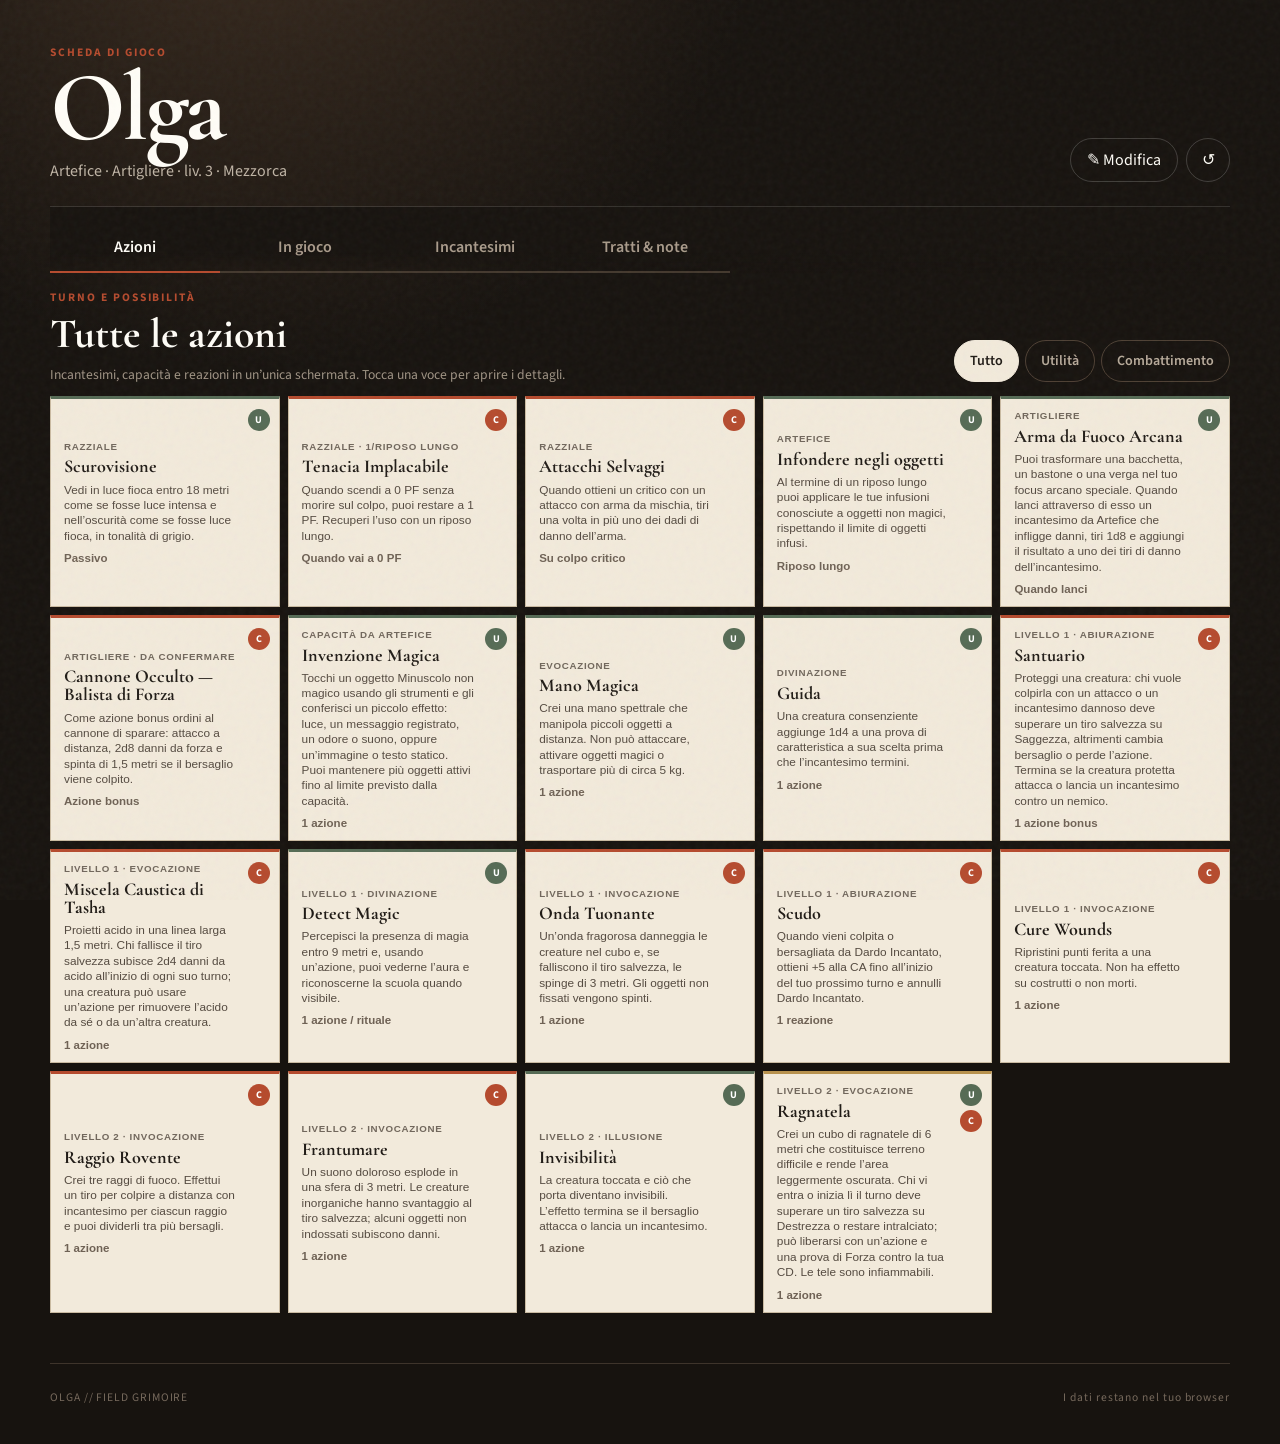
==== commit f42f83d4: "fix: remove action ellipsis and bust asset cache" ====
--- a/index.html
+++ b/index.html
@@ -9,7 +9,7 @@
   <link rel="preconnect" href="https://fonts.googleapis.com">
   <link rel="preconnect" href="https://fonts.gstatic.com" crossorigin>
   <link href="https://fonts.googleapis.com/css2?family=Cormorant+Garamond:wght@600;700&family=Source+Sans+3:wght@400;500;600;700&display=swap" rel="stylesheet">
-  <link rel="stylesheet" href="styles.css">
+  <link rel="stylesheet" href="styles.css?v=20260829-2">
 </head>
 <body>
   <div class="grain" aria-hidden="true"></div>
@@ -124,7 +124,7 @@
   </dialog>
 
   <footer><span>OLGA // FIELD GRIMOIRE</span><span>I dati restano nel tuo browser</span></footer>
-  <script src="data.js"></script>
-  <script src="app.js"></script>
+  <script src="data.js?v=20260829-2"></script>
+  <script src="app.js?v=20260829-2"></script>
 </body>
 </html>
--- a/styles.css
+++ b/styles.css
@@ -1 +1 @@
-:root{--ink:#211c17;--muted:#71675c;--paper:#f2eadb;--paper-2:#e6dbc7;--line:#c9baa1;--night:#17130f;--night-2:#211b15;--ember:#b54b2e;--gold:#b8924e;--moss:#566b55;--white:#fffdf7;--radius:4px;--shadow:0 18px 50px rgba(16,12,8,.22)}*{box-sizing:border-box}html{background:var(--night);scroll-behavior:smooth}body{margin:0;min-height:100vh;color:var(--ink);background:radial-gradient(circle at 20% -10%,#3b2c20 0,transparent 32rem),var(--night);font-family:"Source Sans 3",sans-serif}.grain{position:fixed;inset:0;pointer-events:none;opacity:.17;z-index:10;background-image:url("data:image/svg+xml,%3Csvg viewBox='0 0 180 180' xmlns='http://www.w3.org/2000/svg'%3E%3Cfilter id='n'%3E%3CfeTurbulence type='fractalNoise' baseFrequency='.85' numOctaves='3' stitchTiles='stitch'/%3E%3C/filter%3E%3Crect width='100%25' height='100%25' filter='url(%23n)' opacity='.24'/%3E%3C/svg%3E")}.topbar,.tabs,main,footer{width:min(1180px,calc(100% - 32px));margin-inline:auto}.topbar{display:flex;justify-content:space-between;align-items:end;padding:44px 0 24px;color:var(--white);border-bottom:1px solid rgba(255,255,255,.12)}h1,h2,h3,p{margin-top:0}h1,h2,h3{font-family:"Cormorant Garamond",serif}h1{font-size:clamp(3rem,8vw,6.2rem);line-height:.78;letter-spacing:-.04em;margin-bottom:14px}h2{font-size:2rem;line-height:1;margin-bottom:0}h3{font-size:1.35rem;margin-bottom:4px}.eyebrow{margin-bottom:8px;font-size:.72rem;font-weight:700;letter-spacing:.17em;text-transform:uppercase;color:var(--ember)}.subtitle{margin:0;color:#bfb4a5;font-size:1rem}.header-actions{display:flex;gap:8px}.icon-button,.tab,.counter-button,.filter-button,.primary-button{font:inherit;cursor:pointer}.icon-button{min-height:44px;padding:0 16px;border:1px solid rgba(255,255,255,.18);background:transparent;color:var(--white);border-radius:999px}.icon-button.quiet{width:44px;padding:0}.tabs{position:sticky;top:0;z-index:9;display:flex;gap:0;padding-top:16px;background:linear-gradient(var(--night) 70%,transparent)}.tab{flex:0 1 170px;min-height:50px;border:0;border-bottom:2px solid #44392e;background:transparent;color:#a99b8b;font-weight:600}.tab.active{color:var(--white);border-color:var(--ember)}main{padding:14px 0 50px}.panel{display:none}.panel.active{display:block}.actions-head{display:flex;align-items:end;justify-content:space-between;gap:20px;margin:2px 0 12px;color:var(--white)}.actions-head h2{font-size:2.6rem}.actions-head .section-copy{margin-bottom:0}.action-filters{display:flex;gap:6px;padding-bottom:2px}.action-filter{min-height:42px;padding:0 15px;border:1px solid #4e4034;border-radius:999px;background:transparent;color:#b7aa9a;font:600 .88rem "Source Sans 3",sans-serif;cursor:pointer}.action-filter.active{background:var(--paper);border-color:var(--paper);color:var(--ink)}.action-board{display:grid;grid-template-columns:repeat(5,minmax(0,1fr));gap:8px}.action-item{position:relative;min-height:94px;padding:11px 42px 11px 13px;border:1px solid var(--line);border-top:3px solid var(--moss);background:var(--paper);color:var(--ink);text-align:left;cursor:pointer;overflow:hidden}.action-item.combat{border-top-color:var(--ember)}.action-item.both{border-top-color:var(--gold)}.action-item:hover{background:#fff8ec;transform:translateY(-1px)}.action-item h3{margin:5px 0 7px;font-size:1.13rem;line-height:1}.action-kicker{display:block;white-space:nowrap;overflow:hidden;text-overflow:ellipsis;color:var(--muted);font-size:.61rem;font-weight:700;letter-spacing:.07em;text-transform:uppercase}.action-timing{display:block;color:#6f6255;font-size:.72rem}.action-marks{position:absolute;right:9px;top:10px;display:grid;gap:4px}.mark{display:grid;place-items:center;width:22px;height:22px;border-radius:50%;color:#fff;font:normal 700 .64rem "Source Sans 3",sans-serif}.utility-mark{background:var(--moss)}.combat-mark{background:var(--ember)}.vitals-grid{display:grid;grid-template-columns:2fr repeat(3,1fr);gap:12px}.vital{min-height:154px;padding:22px;background:var(--paper);border:1px solid var(--line);border-radius:var(--radius);box-shadow:inset 0 0 25px rgba(74,45,18,.06);position:relative;overflow:hidden}.vital:after,.paper-card:after,.trait-card:after{content:"";position:absolute;inset:6px;border:1px solid rgba(85,57,31,.12);pointer-events:none}.vital-label{font-size:.74rem;font-weight:700;letter-spacing:.12em;text-transform:uppercase;color:var(--muted)}.vital>strong{display:block;font-family:"Cormorant Garamond",serif;font-size:4rem;line-height:1;margin:13px 0 2px}.vital>small{color:var(--muted)}.hp-card{background:var(--ember);color:var(--white);border-color:#d87559}.hp-card .vital-label,.hp-card small{color:#f4c6b8}.counter-row{display:grid;grid-template-columns:44px 1fr 44px;align-items:center;text-align:center;margin-top:8px}.counter-row strong{font-family:"Cormorant Garamond",serif;font-size:4.2rem;line-height:1}.counter-row small{font-size:1.4rem}.counter-button{width:44px;height:44px;border:1px solid rgba(255,255,255,.35);border-radius:50%;background:rgba(0,0,0,.1);color:var(--white);font-size:1.5rem}.hp-track{height:4px;margin-top:11px;background:rgba(0,0,0,.2)}.hp-track span{display:block;height:100%;background:var(--white);transition:width .25s ease}.section-heading,.spell-header{display:flex;align-items:end;justify-content:space-between;margin:38px 0 15px;color:var(--white)}.section-heading .eyebrow,.spell-header .eyebrow{margin-bottom:5px}.hint,.section-copy{color:#9f9384;font-size:.85rem}.abilities{display:grid;grid-template-columns:repeat(6,1fr);gap:10px}.ability{position:relative;min-height:126px;padding:16px;background:var(--paper);border:1px solid var(--line);border-radius:var(--radius);text-align:center;cursor:pointer}.ability:hover{transform:translateY(-2px);border-color:var(--gold)}.ability-name{font-size:.7rem;font-weight:700;letter-spacing:.11em;color:var(--muted)}.ability-score{font-family:"Cormorant Garamond",serif;font-size:3.4rem;line-height:1}.ability-mod{display:inline-grid;place-items:center;width:42px;height:42px;margin-top:3px;border:1px solid var(--ink);border-radius:50%;font-weight:700}.two-column,.traits-layout{display:grid;grid-template-columns:1fr 1fr;gap:14px;margin-top:14px}.paper-card,.trait-card{position:relative;padding:24px;background:var(--paper);border:1px solid var(--line);border-radius:var(--radius);box-shadow:var(--shadow)}.card-heading{padding-bottom:15px;border-bottom:1px solid var(--line)}.quick-list{margin:0}.quick-list div{display:flex;justify-content:space-between;gap:20px;padding:11px 0;border-bottom:1px dotted var(--line)}.quick-list dt{color:var(--muted)}.quick-list dd{margin:0;font-weight:700}.tag-list{display:flex;flex-wrap:wrap;gap:8px;padding-top:17px}.tag{padding:8px 12px;border:1px solid var(--line);background:#e9decc;border-radius:999px;font-size:.88rem;font-weight:600}.spell-header{align-items:center}.spell-header h2{font-size:3.4rem}.section-copy{margin:9px 0 0;max-width:540px}.compendium-link{display:inline-block;margin-top:13px;color:#d6b06a;font-size:.88rem;font-weight:700;text-decoration:none;border-bottom:1px solid rgba(214,176,106,.45)}.compendium-link:hover{color:#f1cf8f;border-color:currentColor}.casting-box{display:grid;grid-template-columns:auto auto;gap:3px 12px;align-items:baseline;padding:13px 18px;border:1px solid #59493b;color:#baa995}.casting-box strong{font-family:"Cormorant Garamond",serif;font-size:2rem;color:var(--white)}.slot-board{display:grid;grid-template-columns:repeat(2,minmax(0,260px));gap:10px;margin-bottom:18px}.slot-level{padding:14px 16px;background:#282119;border:1px solid #44382d;color:var(--white)}.slot-top{display:flex;justify-content:space-between;margin-bottom:10px}.slot-top span{color:#a99a89;font-size:.8rem}.slot-pips{display:flex;gap:8px}.slot-pip{width:32px;height:32px;border:1px solid #7b6955;border-radius:50%;background:transparent;cursor:pointer}.slot-pip.used{background:var(--ember);border-color:var(--ember);box-shadow:inset 0 0 0 5px #282119}.spell-filters{display:flex;gap:8px;overflow:auto;padding:4px 0 14px}.filter-button{white-space:nowrap;min-height:40px;padding:0 14px;border:1px solid #4f4337;border-radius:999px;background:transparent;color:#b7aa9a}.filter-button.active{background:var(--paper);border-color:var(--paper);color:var(--ink)}.spell-groups{display:grid;gap:20px}.spell-level-title{display:flex;align-items:center;gap:12px;color:var(--white);margin:12px 0}.spell-level-title span{font-size:.75rem;text-transform:uppercase;letter-spacing:.13em;color:#938575}.spell-grid{display:grid;grid-template-columns:repeat(3,1fr);gap:10px}.spell-card{min-height:154px;padding:18px;text-align:left;border:1px solid var(--line);background:var(--paper);color:var(--ink);cursor:pointer;position:relative}.spell-card:hover{border-color:var(--gold);background:#f7f0e4}.spell-meta{display:flex;gap:7px;flex-wrap:wrap;margin-top:14px}.spell-badge{font-size:.7rem;padding:4px 7px;border:1px solid var(--line);border-radius:999px;color:var(--muted)}.uncertain{color:#8a4d22}.rules-note{color:#817364;font-size:.78rem;margin:18px 0}.traits-layout{grid-template-columns:1.15fr .85fr}.trait-stack{display:grid;gap:10px}.trait-card{box-shadow:none}.trait-card p{margin-bottom:0;color:#5e5449}.session-notes textarea{display:block;width:100%;min-height:350px;padding:18px 0;border:0;resize:vertical;background:transparent;color:var(--ink);font:1rem/1.6 "Source Sans 3",sans-serif;outline:none}.autosave{margin:0;color:var(--muted);font-size:.78rem}dialog{width:min(650px,calc(100% - 24px));max-height:88vh;overflow:auto;padding:32px;border:1px solid #6d5a45;border-radius:var(--radius);background:var(--paper);color:var(--ink);box-shadow:0 30px 90px rgba(0,0,0,.6)}dialog::backdrop{background:rgba(11,8,6,.82);backdrop-filter:blur(3px)}.dialog-close{position:absolute;right:12px;top:10px;width:44px;height:44px;border:0;background:transparent;font-size:2rem;cursor:pointer}.detail-meta{display:flex;gap:8px;flex-wrap:wrap;margin:12px 0 20px}.detail-summary{font-size:1.1rem;line-height:1.55}.detail-grid{display:grid;grid-template-columns:1fr 1fr;gap:8px;margin-top:22px}.detail-grid div{padding:10px;border-top:1px solid var(--line)}.detail-grid span{display:block;font-size:.72rem;text-transform:uppercase;color:var(--muted)}.external-link{display:flex;align-items:center;justify-content:center;min-height:48px;margin-top:24px;padding:10px 16px;background:var(--night);color:var(--white);font-weight:700;text-decoration:none;border:1px solid var(--night)}.external-link:hover{background:var(--ember);border-color:var(--ember)}.dialog-title h2{font-size:2.5rem}.form-grid{display:grid;grid-template-columns:1fr 1fr;gap:12px}.form-grid label{font-size:.76rem;font-weight:700;text-transform:uppercase;letter-spacing:.06em;color:var(--muted)}.form-grid input{display:block;width:100%;margin-top:5px;padding:12px;border:1px solid var(--line);background:#fffaf0;font:1rem "Source Sans 3",sans-serif}.form-note{font-size:.82rem;color:var(--muted)}.primary-button{min-height:48px;padding:0 22px;border:0;background:var(--ember);color:white;font-weight:700}footer{display:flex;justify-content:space-between;padding:25px 0 38px;border-top:1px solid #3e342b;color:#76695c;font-size:.72rem;letter-spacing:.08em}.sr-only{position:absolute;width:1px;height:1px;padding:0;margin:-1px;overflow:hidden;clip:rect(0,0,0,0);white-space:nowrap;border:0}:focus-visible{outline:3px solid var(--gold);outline-offset:2px}@media(max-width:1050px){.action-board{grid-template-columns:repeat(4,minmax(0,1fr))}}@media(max-width:800px){.actions-head{align-items:start}.action-board{grid-template-columns:repeat(3,minmax(0,1fr))}.topbar{padding-top:30px}.icon-button span{display:none}.tabs{width:100%;padding-inline:16px}.tab{flex:1}.vitals-grid{grid-template-columns:1fr 1fr}.hp-card{grid-column:1/-1}.abilities{grid-template-columns:repeat(3,1fr)}.two-column,.traits-layout{grid-template-columns:1fr}.spell-grid{grid-template-columns:1fr 1fr}.spell-header{align-items:end}.section-heading .hint{display:none}}@media(max-width:520px){.topbar,main,footer{width:min(100% - 20px,1180px)}h1{font-size:4rem}.actions-head{display:block}.actions-head h2{font-size:2rem}.actions-head .section-copy{display:none}.action-filters{margin:10px 0}.action-filter{flex:1;padding:0 8px}.action-board{grid-template-columns:repeat(2,minmax(0,1fr));gap:6px}.action-item{min-height:86px;padding:9px 34px 9px 10px}.action-item h3{font-size:1rem}.action-marks{right:6px;top:7px}.mark{width:20px;height:20px}.vital{min-height:128px;padding:16px}.vital>strong{font-size:3rem}.abilities{gap:6px}.ability{min-height:110px;padding:12px 6px}.ability-score{font-size:2.8rem}.spell-header{display:block}.casting-box{margin-top:16px;width:max-content}.slot-board,.spell-grid{grid-template-columns:1fr}.form-grid{grid-template-columns:1fr}.paper-card,.trait-card{padding:20px}.counter-row strong{font-size:3.6rem}footer{display:block}footer span{display:block;margin-top:6px}}@media(prefers-reduced-motion:reduce){*{scroll-behavior:auto!important;transition:none!important}}
+:root{--ink:#211c17;--muted:#71675c;--paper:#f2eadb;--paper-2:#e6dbc7;--line:#c9baa1;--night:#17130f;--night-2:#211b15;--ember:#b54b2e;--gold:#b8924e;--moss:#566b55;--white:#fffdf7;--radius:4px;--shadow:0 18px 50px rgba(16,12,8,.22)}*{box-sizing:border-box}html{background:var(--night);scroll-behavior:smooth}body{margin:0;min-height:100vh;color:var(--ink);background:radial-gradient(circle at 20% -10%,#3b2c20 0,transparent 32rem),var(--night);font-family:"Source Sans 3",sans-serif}.grain{position:fixed;inset:0;pointer-events:none;opacity:.17;z-index:10;background-image:url("data:image/svg+xml,%3Csvg viewBox='0 0 180 180' xmlns='http://www.w3.org/2000/svg'%3E%3Cfilter id='n'%3E%3CfeTurbulence type='fractalNoise' baseFrequency='.85' numOctaves='3' stitchTiles='stitch'/%3E%3C/filter%3E%3Crect width='100%25' height='100%25' filter='url(%23n)' opacity='.24'/%3E%3C/svg%3E")}.topbar,.tabs,main,footer{width:min(1180px,calc(100% - 32px));margin-inline:auto}.topbar{display:flex;justify-content:space-between;align-items:end;padding:44px 0 24px;color:var(--white);border-bottom:1px solid rgba(255,255,255,.12)}h1,h2,h3,p{margin-top:0}h1,h2,h3{font-family:"Cormorant Garamond",serif}h1{font-size:clamp(3rem,8vw,6.2rem);line-height:.78;letter-spacing:-.04em;margin-bottom:14px}h2{font-size:2rem;line-height:1;margin-bottom:0}h3{font-size:1.35rem;margin-bottom:4px}.eyebrow{margin-bottom:8px;font-size:.72rem;font-weight:700;letter-spacing:.17em;text-transform:uppercase;color:var(--ember)}.subtitle{margin:0;color:#bfb4a5;font-size:1rem}.header-actions{display:flex;gap:8px}.icon-button,.tab,.counter-button,.filter-button,.primary-button{font:inherit;cursor:pointer}.icon-button{min-height:44px;padding:0 16px;border:1px solid rgba(255,255,255,.18);background:transparent;color:var(--white);border-radius:999px}.icon-button.quiet{width:44px;padding:0}.tabs{position:sticky;top:0;z-index:9;display:flex;gap:0;padding-top:16px;background:linear-gradient(var(--night) 70%,transparent)}.tab{flex:0 1 170px;min-height:50px;border:0;border-bottom:2px solid #44392e;background:transparent;color:#a99b8b;font-weight:600}.tab.active{color:var(--white);border-color:var(--ember)}main{padding:14px 0 50px}.panel{display:none}.panel.active{display:block}.actions-head{display:flex;align-items:end;justify-content:space-between;gap:20px;margin:2px 0 12px;color:var(--white)}.actions-head h2{font-size:2.6rem}.actions-head .section-copy{margin-bottom:0}.action-filters{display:flex;gap:6px;padding-bottom:2px}.action-filter{min-height:42px;padding:0 15px;border:1px solid #4e4034;border-radius:999px;background:transparent;color:#b7aa9a;font:600 .88rem "Source Sans 3",sans-serif;cursor:pointer}.action-filter.active{background:var(--paper);border-color:var(--paper);color:var(--ink)}.action-board{display:grid;grid-template-columns:repeat(5,minmax(0,1fr));gap:8px}.action-item{position:relative;min-height:126px;padding:11px 42px 11px 13px;border:1px solid var(--line);border-top:3px solid var(--moss);background:var(--paper);color:var(--ink);text-align:left;cursor:pointer}.action-item.combat{border-top-color:var(--ember)}.action-item.both{border-top-color:var(--gold)}.action-item:hover{background:#fff8ec;transform:translateY(-1px)}.action-item h3{margin:5px 0 7px;font-size:1.13rem;line-height:1}.action-kicker{display:block;color:var(--muted);font-size:.61rem;font-weight:700;line-height:1.2;letter-spacing:.07em;text-transform:uppercase}.action-summary{display:block;margin-bottom:8px;color:#554b41;font-size:.74rem;line-height:1.3}.action-timing{display:block;color:#6f6255;font-size:.72rem;font-weight:700}.action-marks{position:absolute;right:9px;top:10px;display:grid;gap:4px}.mark{display:grid;place-items:center;width:22px;height:22px;border-radius:50%;color:#fff;font:normal 700 .64rem "Source Sans 3",sans-serif}.utility-mark{background:var(--moss)}.combat-mark{background:var(--ember)}.vitals-grid{display:grid;grid-template-columns:2fr repeat(3,1fr);gap:12px}.vital{min-height:154px;padding:22px;background:var(--paper);border:1px solid var(--line);border-radius:var(--radius);box-shadow:inset 0 0 25px rgba(74,45,18,.06);position:relative;overflow:hidden}.vital:after,.paper-card:after,.trait-card:after{content:"";position:absolute;inset:6px;border:1px solid rgba(85,57,31,.12);pointer-events:none}.vital-label{font-size:.74rem;font-weight:700;letter-spacing:.12em;text-transform:uppercase;color:var(--muted)}.vital>strong{display:block;font-family:"Cormorant Garamond",serif;font-size:4rem;line-height:1;margin:13px 0 2px}.vital>small{color:var(--muted)}.hp-card{background:var(--ember);color:var(--white);border-color:#d87559}.hp-card .vital-label,.hp-card small{color:#f4c6b8}.counter-row{display:grid;grid-template-columns:44px 1fr 44px;align-items:center;text-align:center;margin-top:8px}.counter-row strong{font-family:"Cormorant Garamond",serif;font-size:4.2rem;line-height:1}.counter-row small{font-size:1.4rem}.counter-button{width:44px;height:44px;border:1px solid rgba(255,255,255,.35);border-radius:50%;background:rgba(0,0,0,.1);color:var(--white);font-size:1.5rem}.hp-track{height:4px;margin-top:11px;background:rgba(0,0,0,.2)}.hp-track span{display:block;height:100%;background:var(--white);transition:width .25s ease}.section-heading,.spell-header{display:flex;align-items:end;justify-content:space-between;margin:38px 0 15px;color:var(--white)}.section-heading .eyebrow,.spell-header .eyebrow{margin-bottom:5px}.hint,.section-copy{color:#9f9384;font-size:.85rem}.abilities{display:grid;grid-template-columns:repeat(6,1fr);gap:10px}.ability{position:relative;min-height:126px;padding:16px;background:var(--paper);border:1px solid var(--line);border-radius:var(--radius);text-align:center;cursor:pointer}.ability:hover{transform:translateY(-2px);border-color:var(--gold)}.ability-name{font-size:.7rem;font-weight:700;letter-spacing:.11em;color:var(--muted)}.ability-score{font-family:"Cormorant Garamond",serif;font-size:3.4rem;line-height:1}.ability-mod{display:inline-grid;place-items:center;width:42px;height:42px;margin-top:3px;border:1px solid var(--ink);border-radius:50%;font-weight:700}.two-column,.traits-layout{display:grid;grid-template-columns:1fr 1fr;gap:14px;margin-top:14px}.paper-card,.trait-card{position:relative;padding:24px;background:var(--paper);border:1px solid var(--line);border-radius:var(--radius);box-shadow:var(--shadow)}.card-heading{padding-bottom:15px;border-bottom:1px solid var(--line)}.quick-list{margin:0}.quick-list div{display:flex;justify-content:space-between;gap:20px;padding:11px 0;border-bottom:1px dotted var(--line)}.quick-list dt{color:var(--muted)}.quick-list dd{margin:0;font-weight:700}.tag-list{display:flex;flex-wrap:wrap;gap:8px;padding-top:17px}.tag{padding:8px 12px;border:1px solid var(--line);background:#e9decc;border-radius:999px;font-size:.88rem;font-weight:600}.spell-header{align-items:center}.spell-header h2{font-size:3.4rem}.section-copy{margin:9px 0 0;max-width:540px}.compendium-link{display:inline-block;margin-top:13px;color:#d6b06a;font-size:.88rem;font-weight:700;text-decoration:none;border-bottom:1px solid rgba(214,176,106,.45)}.compendium-link:hover{color:#f1cf8f;border-color:currentColor}.casting-box{display:grid;grid-template-columns:auto auto;gap:3px 12px;align-items:baseline;padding:13px 18px;border:1px solid #59493b;color:#baa995}.casting-box strong{font-family:"Cormorant Garamond",serif;font-size:2rem;color:var(--white)}.slot-board{display:grid;grid-template-columns:repeat(2,minmax(0,260px));gap:10px;margin-bottom:18px}.slot-level{padding:14px 16px;background:#282119;border:1px solid #44382d;color:var(--white)}.slot-top{display:flex;justify-content:space-between;margin-bottom:10px}.slot-top span{color:#a99a89;font-size:.8rem}.slot-pips{display:flex;gap:8px}.slot-pip{width:32px;height:32px;border:1px solid #7b6955;border-radius:50%;background:transparent;cursor:pointer}.slot-pip.used{background:var(--ember);border-color:var(--ember);box-shadow:inset 0 0 0 5px #282119}.spell-filters{display:flex;gap:8px;overflow:auto;padding:4px 0 14px}.filter-button{white-space:nowrap;min-height:40px;padding:0 14px;border:1px solid #4f4337;border-radius:999px;background:transparent;color:#b7aa9a}.filter-button.active{background:var(--paper);border-color:var(--paper);color:var(--ink)}.spell-groups{display:grid;gap:20px}.spell-level-title{display:flex;align-items:center;gap:12px;color:var(--white);margin:12px 0}.spell-level-title span{font-size:.75rem;text-transform:uppercase;letter-spacing:.13em;color:#938575}.spell-grid{display:grid;grid-template-columns:repeat(3,1fr);gap:10px}.spell-card{min-height:154px;padding:18px;text-align:left;border:1px solid var(--line);background:var(--paper);color:var(--ink);cursor:pointer;position:relative}.spell-card:hover{border-color:var(--gold);background:#f7f0e4}.spell-meta{display:flex;gap:7px;flex-wrap:wrap;margin-top:14px}.spell-badge{font-size:.7rem;padding:4px 7px;border:1px solid var(--line);border-radius:999px;color:var(--muted)}.uncertain{color:#8a4d22}.rules-note{color:#817364;font-size:.78rem;margin:18px 0}.traits-layout{grid-template-columns:1.15fr .85fr}.trait-stack{display:grid;gap:10px}.trait-card{box-shadow:none}.trait-card p{margin-bottom:0;color:#5e5449}.session-notes textarea{display:block;width:100%;min-height:350px;padding:18px 0;border:0;resize:vertical;background:transparent;color:var(--ink);font:1rem/1.6 "Source Sans 3",sans-serif;outline:none}.autosave{margin:0;color:var(--muted);font-size:.78rem}dialog{width:min(650px,calc(100% - 24px));max-height:88vh;overflow:auto;padding:32px;border:1px solid #6d5a45;border-radius:var(--radius);background:var(--paper);color:var(--ink);box-shadow:0 30px 90px rgba(0,0,0,.6)}dialog::backdrop{background:rgba(11,8,6,.82);backdrop-filter:blur(3px)}.dialog-close{position:absolute;right:12px;top:10px;width:44px;height:44px;border:0;background:transparent;font-size:2rem;cursor:pointer}.detail-meta{display:flex;gap:8px;flex-wrap:wrap;margin:12px 0 20px}.detail-summary{font-size:1.1rem;line-height:1.55}.detail-grid{display:grid;grid-template-columns:1fr 1fr;gap:8px;margin-top:22px}.detail-grid div{padding:10px;border-top:1px solid var(--line)}.detail-grid span{display:block;font-size:.72rem;text-transform:uppercase;color:var(--muted)}.external-link{display:flex;align-items:center;justify-content:center;min-height:48px;margin-top:24px;padding:10px 16px;background:var(--night);color:var(--white);font-weight:700;text-decoration:none;border:1px solid var(--night)}.external-link:hover{background:var(--ember);border-color:var(--ember)}.dialog-title h2{font-size:2.5rem}.form-grid{display:grid;grid-template-columns:1fr 1fr;gap:12px}.form-grid label{font-size:.76rem;font-weight:700;text-transform:uppercase;letter-spacing:.06em;color:var(--muted)}.form-grid input{display:block;width:100%;margin-top:5px;padding:12px;border:1px solid var(--line);background:#fffaf0;font:1rem "Source Sans 3",sans-serif}.form-note{font-size:.82rem;color:var(--muted)}.primary-button{min-height:48px;padding:0 22px;border:0;background:var(--ember);color:white;font-weight:700}footer{display:flex;justify-content:space-between;padding:25px 0 38px;border-top:1px solid #3e342b;color:#76695c;font-size:.72rem;letter-spacing:.08em}.sr-only{position:absolute;width:1px;height:1px;padding:0;margin:-1px;overflow:hidden;clip:rect(0,0,0,0);white-space:nowrap;border:0}:focus-visible{outline:3px solid var(--gold);outline-offset:2px}@media(max-width:1050px){.action-board{grid-template-columns:repeat(4,minmax(0,1fr))}}@media(max-width:800px){.actions-head{align-items:start}.action-board{grid-template-columns:repeat(3,minmax(0,1fr))}.topbar{padding-top:30px}.icon-button span{display:none}.tabs{width:100%;padding-inline:16px}.tab{flex:1}.vitals-grid{grid-template-columns:1fr 1fr}.hp-card{grid-column:1/-1}.abilities{grid-template-columns:repeat(3,1fr)}.two-column,.traits-layout{grid-template-columns:1fr}.spell-grid{grid-template-columns:1fr 1fr}.spell-header{align-items:end}.section-heading .hint{display:none}}@media(max-width:520px){.topbar,main,footer{width:min(100% - 20px,1180px)}h1{font-size:4rem}.actions-head{display:block}.actions-head h2{font-size:2rem}.actions-head .section-copy{display:none}.action-filters{margin:10px 0}.action-filter{flex:1;padding:0 8px}.action-board{grid-template-columns:repeat(2,minmax(0,1fr));gap:6px}.action-item{min-height:116px;padding:9px 34px 9px 10px}.action-item h3{font-size:1rem}.action-marks{right:6px;top:7px}.mark{width:20px;height:20px}.vital{min-height:128px;padding:16px}.vital>strong{font-size:3rem}.abilities{gap:6px}.ability{min-height:110px;padding:12px 6px}.ability-score{font-size:2.8rem}.spell-header{display:block}.casting-box{margin-top:16px;width:max-content}.slot-board,.spell-grid{grid-template-columns:1fr}.form-grid{grid-template-columns:1fr}.paper-card,.trait-card{padding:20px}.counter-row strong{font-size:3.6rem}footer{display:block}footer span{display:block;margin-top:6px}}@media(prefers-reduced-motion:reduce){*{scroll-behavior:auto!important;transition:none!important}}
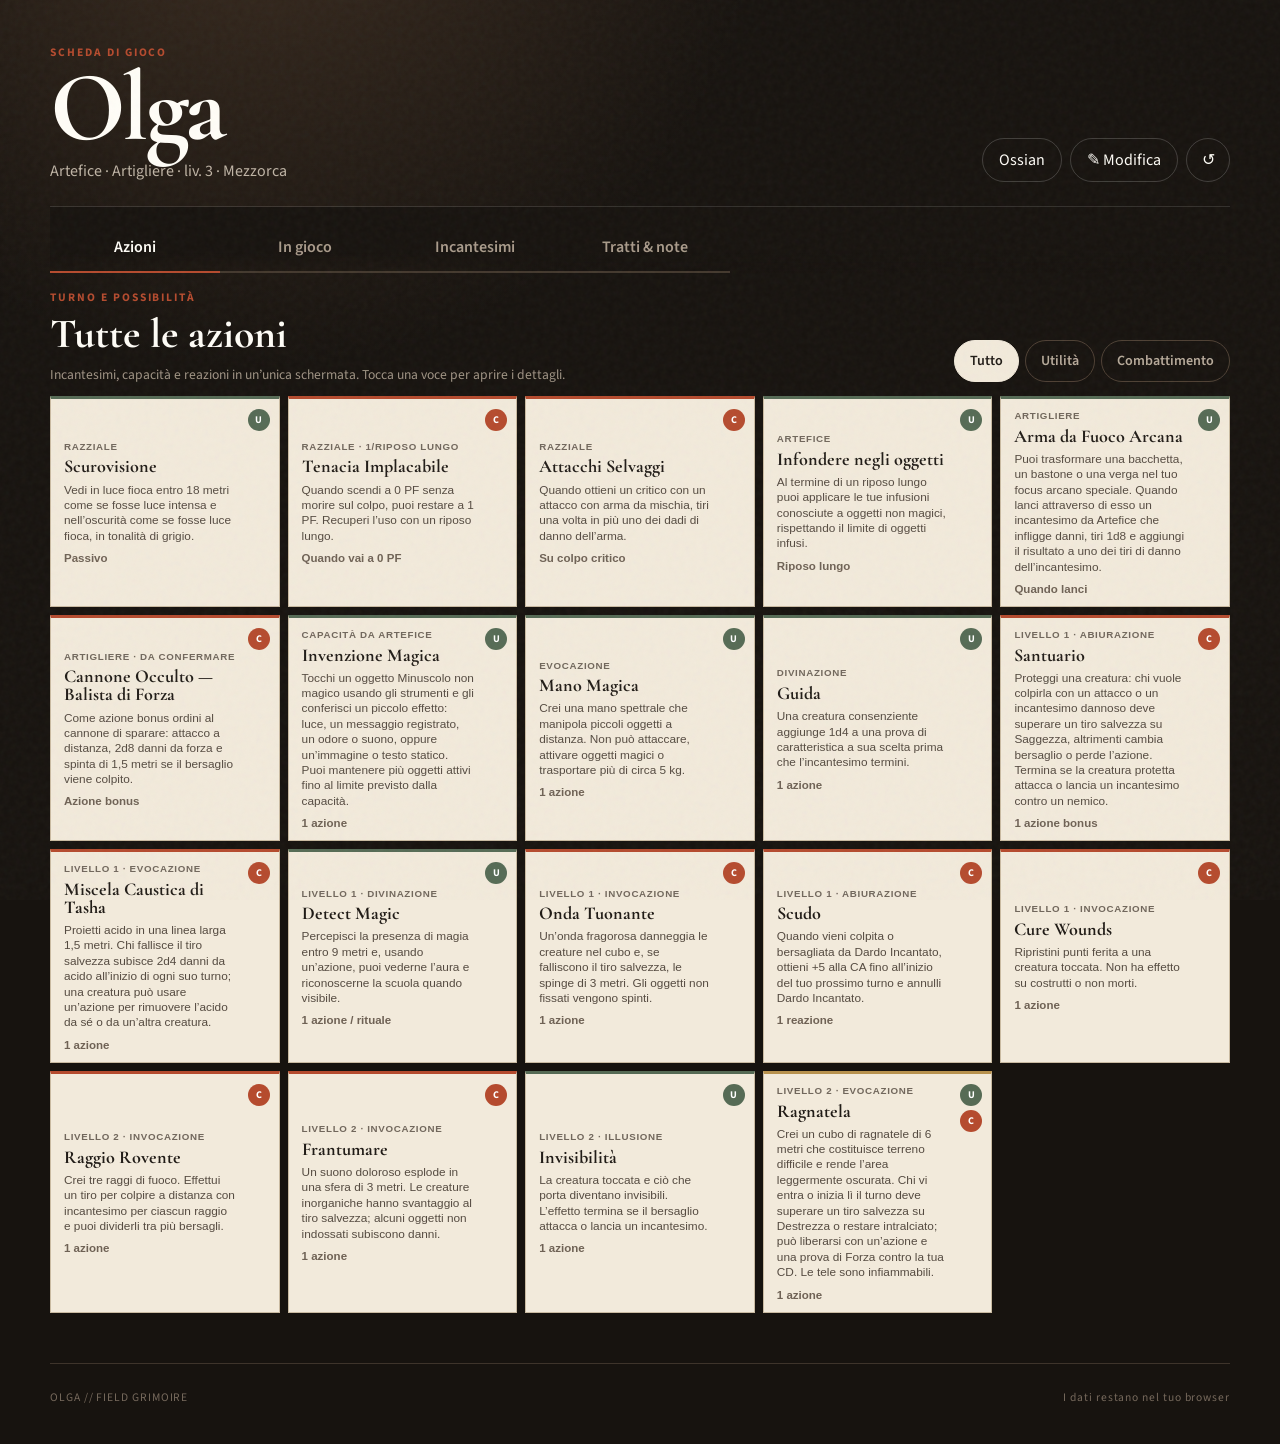
==== commit db169aae: "feat: add interactive Ossian character sheet" ====
--- a/index.html
+++ b/index.html
@@ -20,6 +20,7 @@
       <p class="subtitle" id="character-meta">Artefice · Artigliere · Mezzorca</p>
     </div>
     <div class="header-actions">
+      <a class="icon-button" href="ossian/" style="display:grid;place-items:center;text-decoration:none">Ossian</a>
       <button class="icon-button" id="edit-button" type="button" aria-label="Modifica scheda">✎ <span>Modifica</span></button>
       <button class="icon-button quiet" id="reset-button" type="button" aria-label="Ripristina dati iniziali">↺</button>
     </div>
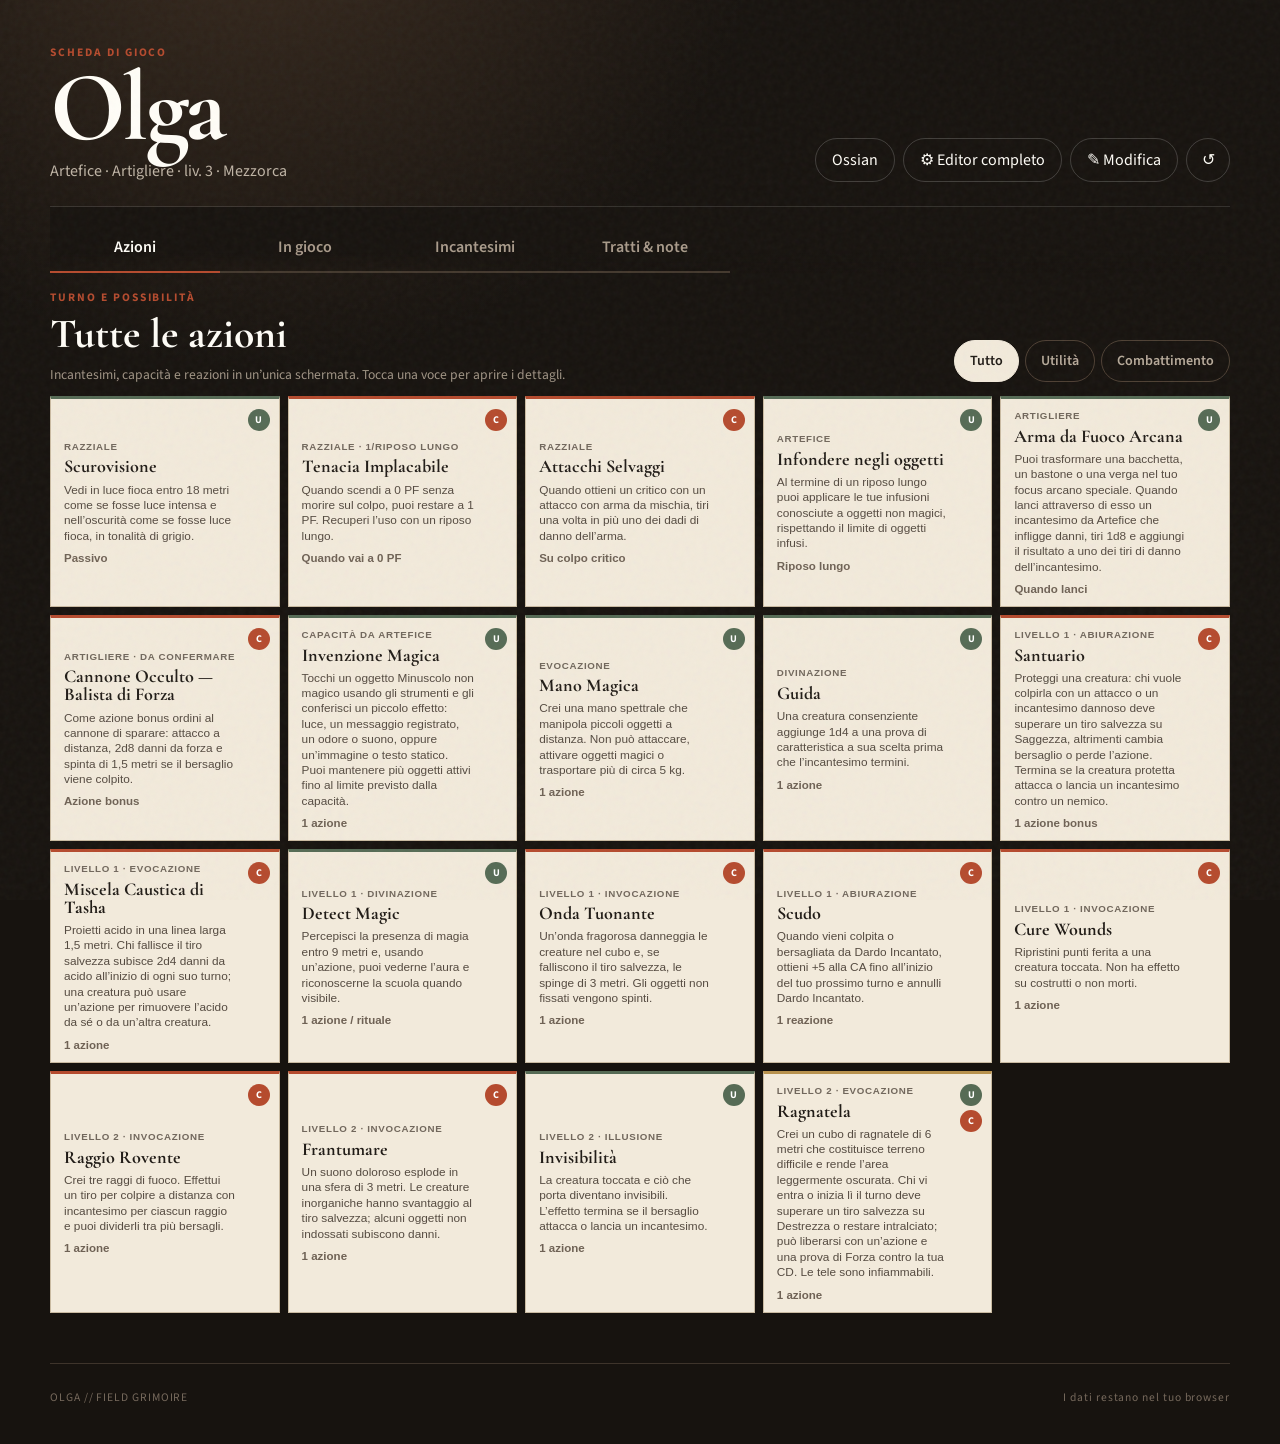
==== commit 86155a7c: "feat: add full editors for both character sheets" ====
--- a/index.html
+++ b/index.html
@@ -10,6 +10,7 @@
   <link rel="preconnect" href="https://fonts.gstatic.com" crossorigin>
   <link href="https://fonts.googleapis.com/css2?family=Cormorant+Garamond:wght@600;700&family=Source+Sans+3:wght@400;500;600;700&display=swap" rel="stylesheet">
   <link rel="stylesheet" href="styles.css?v=20260829-2">
+  <link rel="stylesheet" href="sheet-editor.css?v=1">
 </head>
 <body>
   <div class="grain" aria-hidden="true"></div>
@@ -21,6 +22,7 @@
     </div>
     <div class="header-actions">
       <a class="icon-button" href="ossian/" style="display:grid;place-items:center;text-decoration:none">Ossian</a>
+      <button class="icon-button" id="full-editor-button" type="button">⚙ <span>Editor completo</span></button>
       <button class="icon-button" id="edit-button" type="button" aria-label="Modifica scheda">✎ <span>Modifica</span></button>
       <button class="icon-button quiet" id="reset-button" type="button" aria-label="Ripristina dati iniziali">↺</button>
     </div>
@@ -126,6 +128,8 @@
 
   <footer><span>OLGA // FIELD GRIMOIRE</span><span>I dati restano nel tuo browser</span></footer>
   <script src="data.js?v=20260829-2"></script>
-  <script src="app.js?v=20260829-2"></script>
+  <script src="app.js?v=20260829-3"></script>
+  <script>window.SHEET_EDITOR_CONFIG={name:"Olga",key:"olga-dnd-sheet-v1",data:window.OLGA_DATA,buttonId:"full-editor-button",categories:true}</script>
+  <script src="sheet-editor.js?v=1"></script>
 </body>
 </html>
--- a/sheet-editor.css
+++ b/sheet-editor.css
@@ -0,0 +1 @@
+.sheet-editor{width:min(1120px,calc(100% - 20px));height:min(900px,94vh);max-height:94vh;padding:0;background:#f2eadb}.se-shell{display:grid;grid-template-rows:auto auto 1fr auto;height:100%}.se-header{display:flex;justify-content:space-between;align-items:center;padding:22px 26px 16px;border-bottom:1px solid var(--line)}.se-header h2{font-size:2.35rem}.se-header .eyebrow{margin-bottom:4px}.se-close{width:44px;height:44px;border:0;background:transparent;font-size:2rem;cursor:pointer}.se-nav{display:flex;gap:4px;padding:8px 18px;border-bottom:1px solid var(--line);overflow:auto}.se-nav button{white-space:nowrap;padding:10px 13px;border:0;border-bottom:2px solid transparent;background:transparent;color:var(--muted);font-weight:700;cursor:pointer}.se-nav button.active{color:var(--ink);border-color:var(--ember)}.se-content{overflow:auto;padding:22px 26px}.se-intro{display:flex;align-items:center;justify-content:space-between;gap:20px;margin-bottom:16px}.se-intro h3{font-size:1.7rem;margin-bottom:3px}.se-intro p{margin:0;color:var(--muted)}.se-grid{display:grid;grid-template-columns:repeat(3,minmax(0,1fr));gap:12px}.se-field{display:block;font-size:.75rem;font-weight:700;text-transform:uppercase;letter-spacing:.04em;color:var(--muted)}.se-field input,.se-field textarea{display:block;width:100%;margin-top:5px;padding:11px;border:1px solid var(--line);background:#fffaf0;color:var(--ink);font:1rem "Source Sans 3",sans-serif;text-transform:none;letter-spacing:0}.se-field textarea{min-height:95px;resize:vertical}.se-wide{margin-top:12px}.se-cards{display:grid;gap:12px}.se-card{padding:16px;border:1px solid var(--line);background:#ebe0ce}.se-card-head{display:flex;align-items:center;justify-content:space-between;margin-bottom:12px}.se-card-head strong{font-family:"Cormorant Garamond",serif;font-size:1.35rem}.se-delete{border:0;background:transparent;color:#9b3d28;font-weight:700;cursor:pointer}.se-add,.se-secondary,.se-primary{min-height:42px;padding:0 15px;border:1px solid var(--line);font-weight:700;cursor:pointer}.se-add,.se-secondary{background:#fffaf0;color:var(--ink)}.se-primary{background:var(--ember);border-color:var(--ember);color:#fff}.se-check-row{display:flex;flex-wrap:wrap;gap:15px;margin-top:12px}.se-check{display:flex;align-items:center;gap:7px;font-size:.88rem;font-weight:600}.se-check input{width:18px;height:18px}.se-json{width:100%;min-height:580px;padding:16px;border:1px solid var(--line);background:#211b15;color:#f3eadb;font:13px/1.5 ui-monospace,monospace;tab-size:2}.se-footer{display:flex;align-items:center;gap:15px;padding:12px 26px;border-top:1px solid var(--line);background:#e9decc}.se-status{flex:1;color:var(--muted);font-size:.85rem;text-align:center}@media(max-width:760px){.sheet-editor{width:100%;height:100%;max-height:100%;border:0}.se-header{padding:16px}.se-header h2{font-size:1.8rem}.se-content{padding:16px}.se-grid{grid-template-columns:1fr}.se-intro{align-items:flex-start}.se-footer{padding:10px}.se-secondary{display:none}.se-primary{margin-left:auto}.se-card{padding:12px}}
